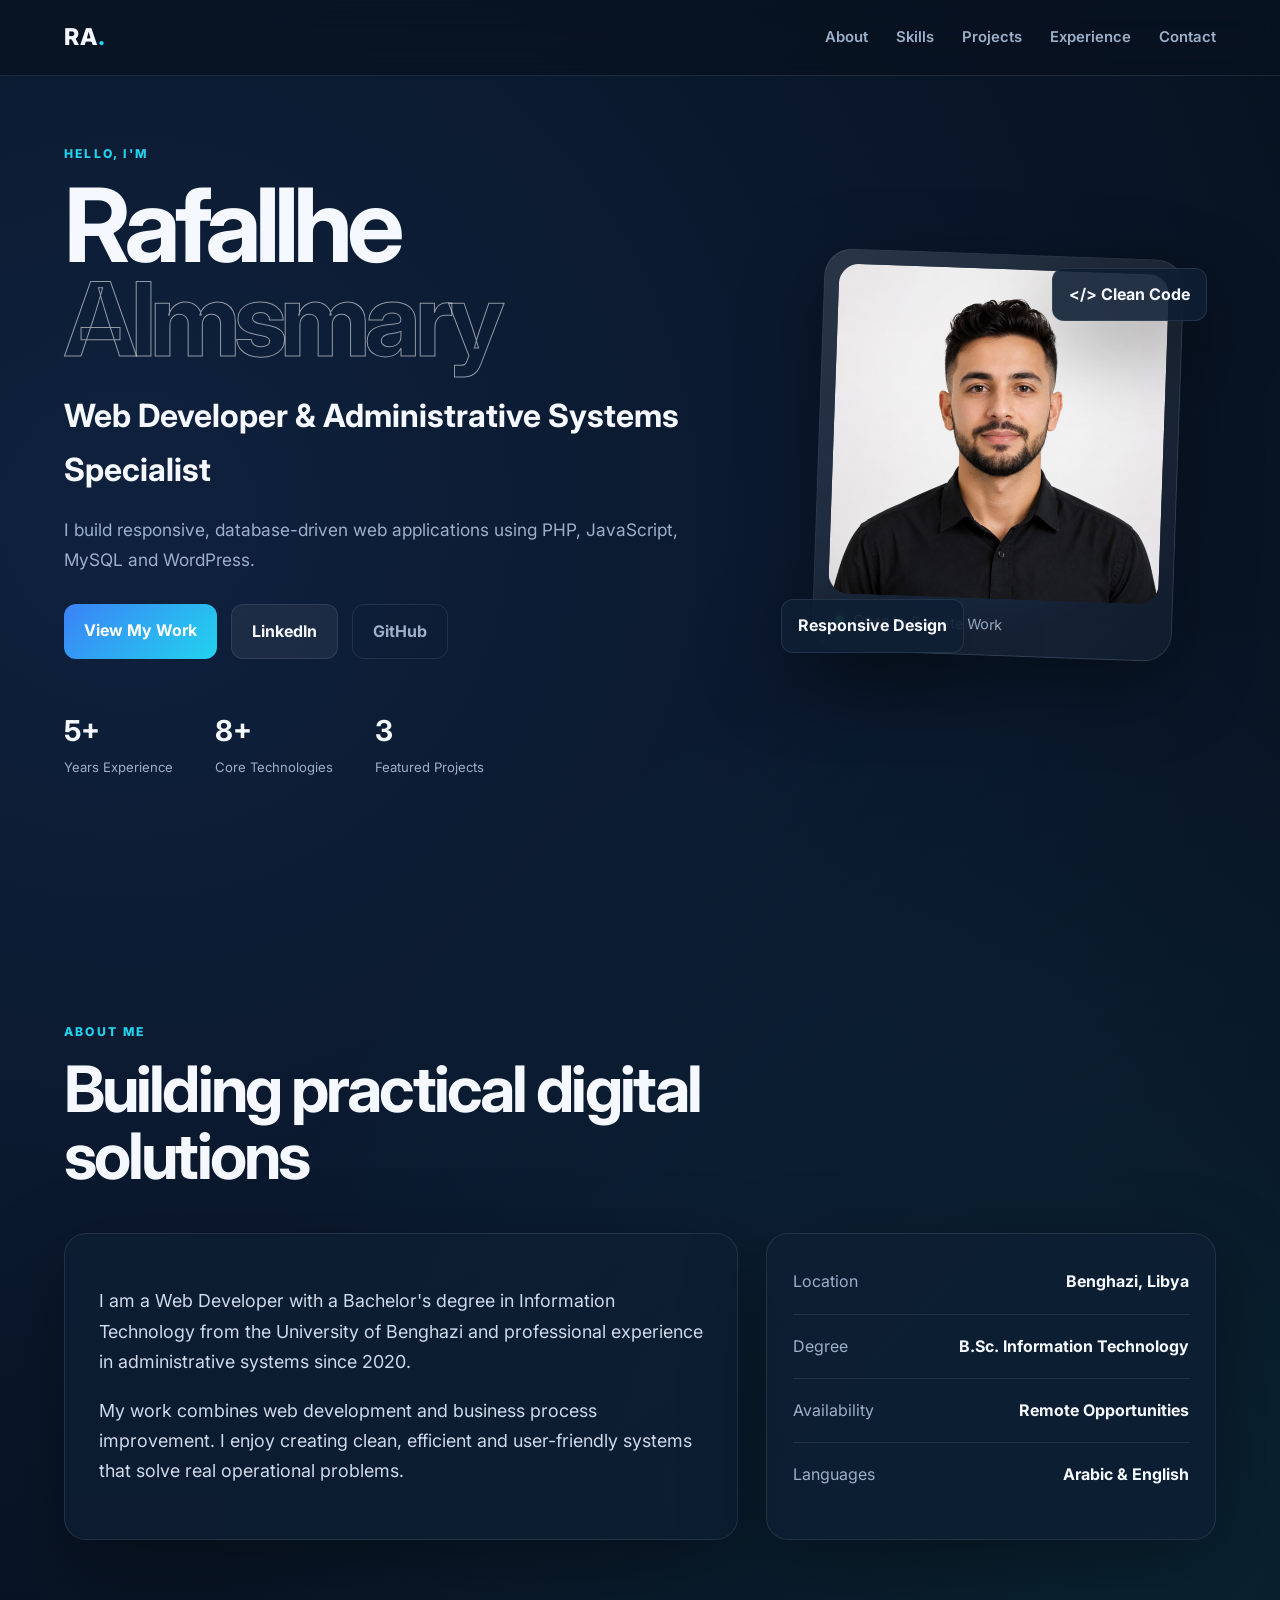
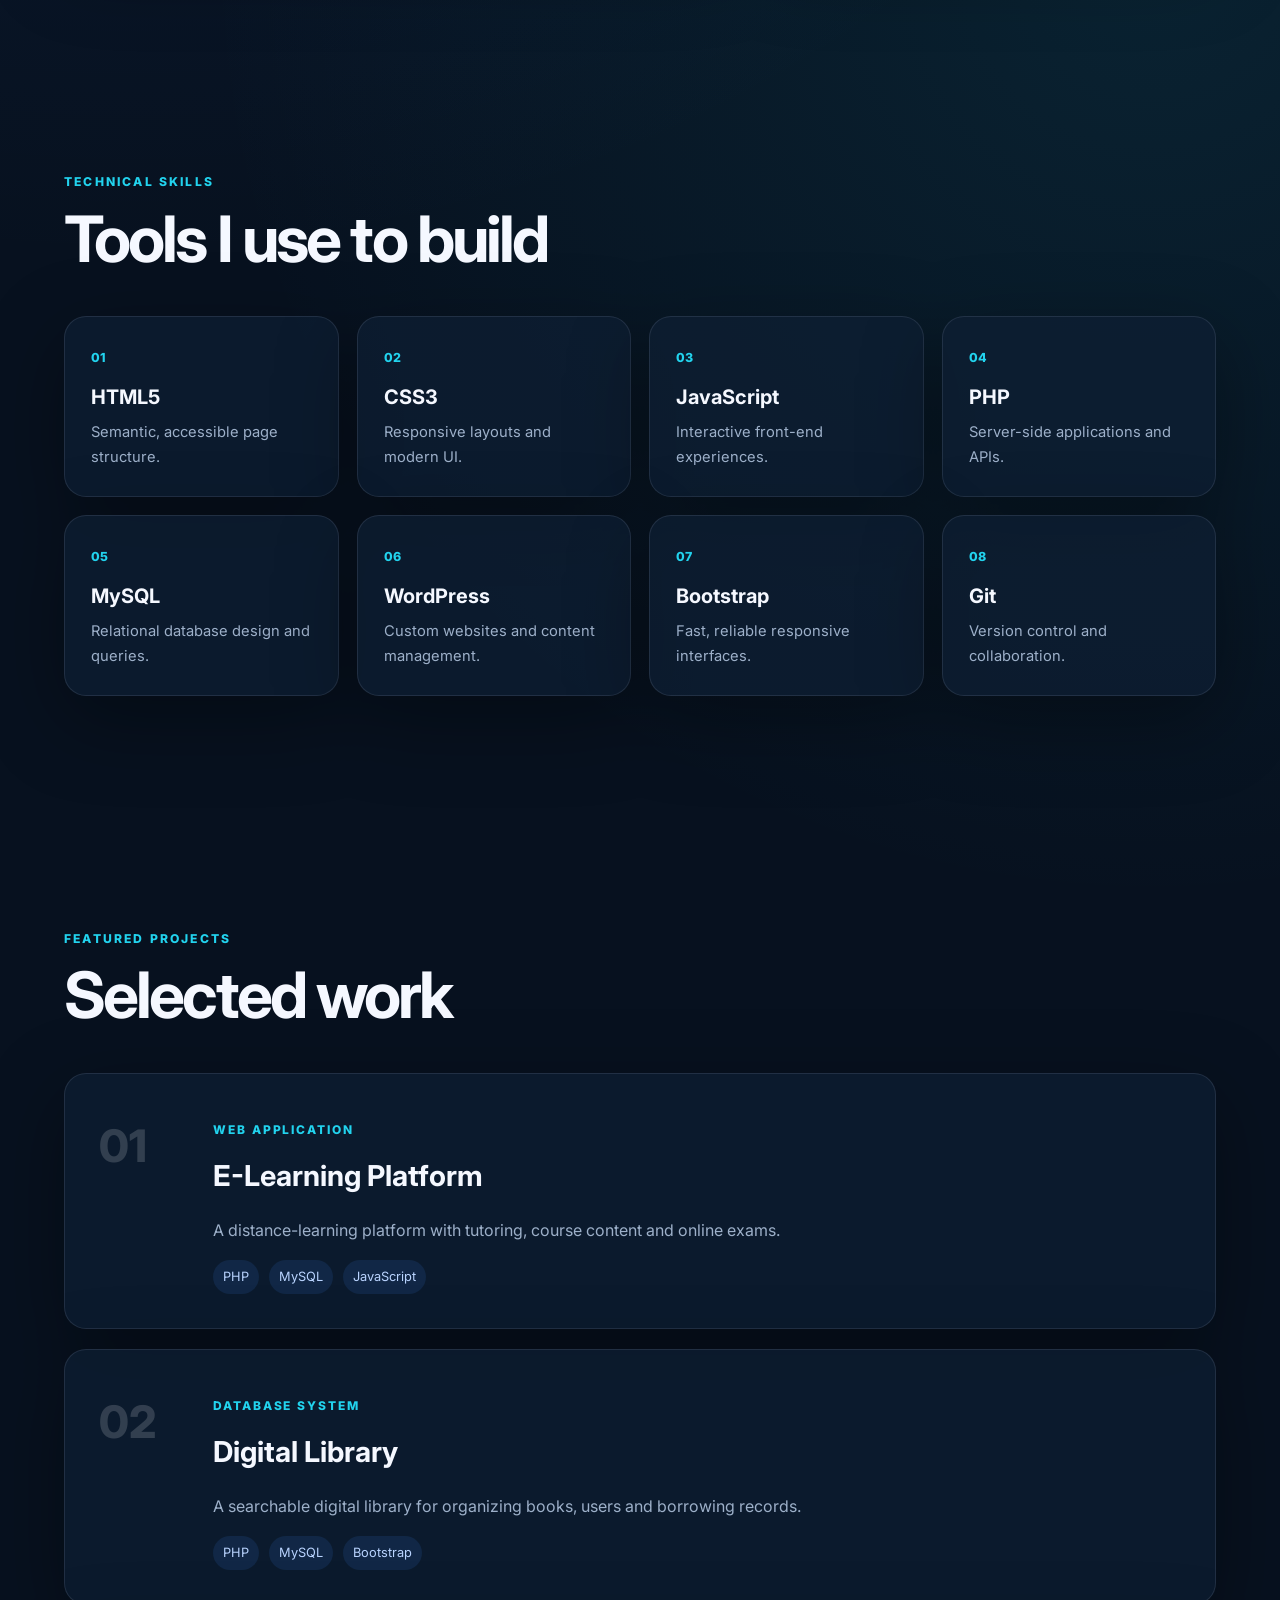
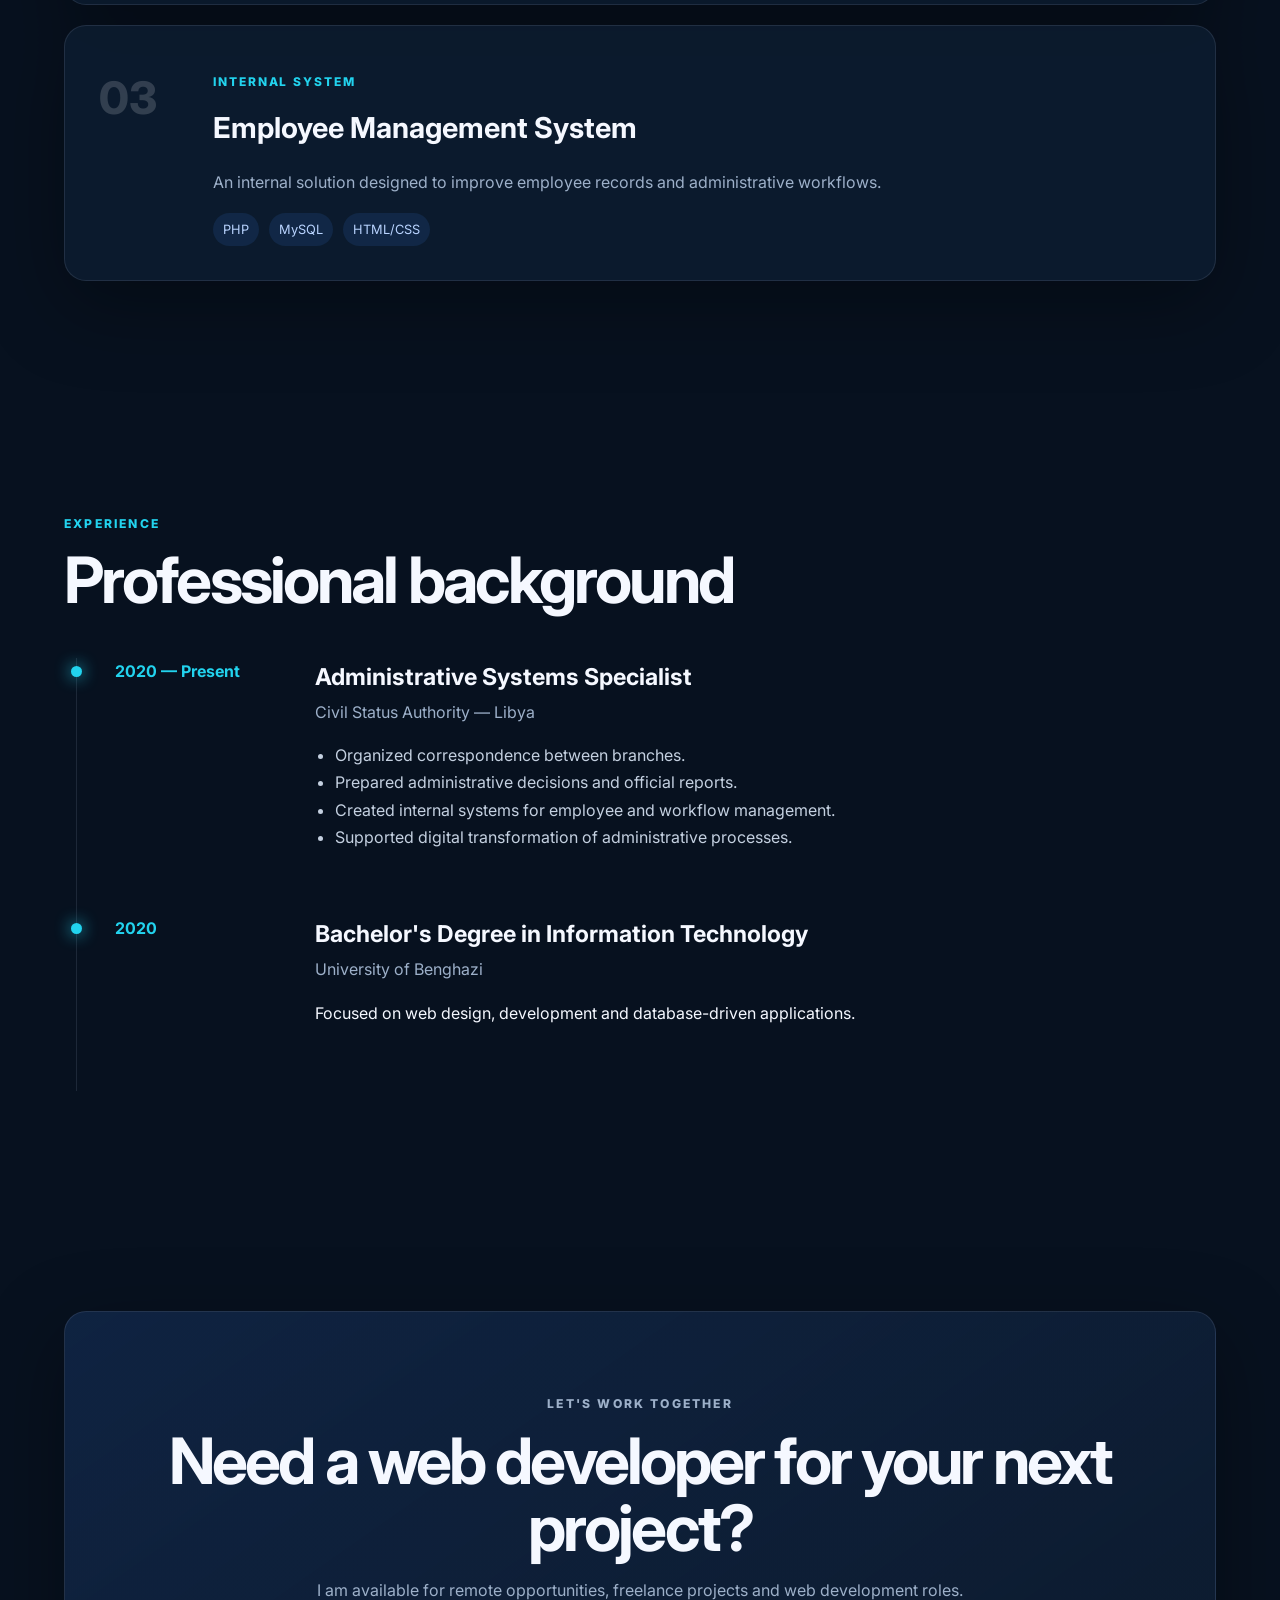
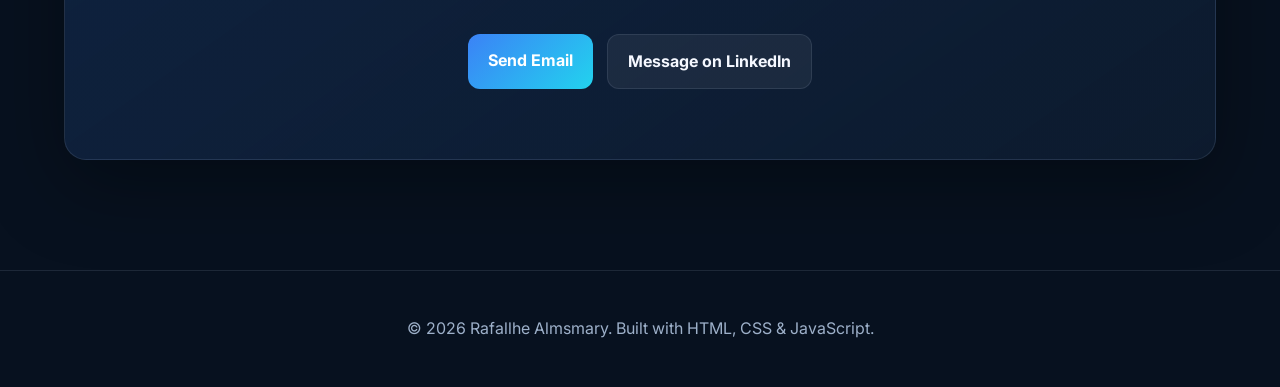
==== index.html @ 7ed4ca40 "Add files via upload First Portfolio Website" ====
<!DOCTYPE html>
<html lang="en">
<head>
  <meta charset="UTF-8" />
  <meta name="viewport" content="width=device-width, initial-scale=1.0" />
  <meta name="description" content="Portfolio of Rafallhe Almsmary, Web Developer specializing in PHP, JavaScript, MySQL and WordPress." />
  <title>Rafallhe Almsmary | Web Developer</title>
  <link rel="preconnect" href="https://fonts.googleapis.com">
  <link rel="preconnect" href="https://fonts.gstatic.com" crossorigin>
  <link href="https://fonts.googleapis.com/css2?family=Inter:wght@400;500;600;700;800&display=swap" rel="stylesheet">
  <link rel="stylesheet" href="style.css" />
</head>
<body>
  <div class="bg-grid"></div>

  <header class="site-header">
    <a href="#home" class="logo">RA<span>.</span></a>
    <nav id="nav">
      <a href="#about">About</a>
      <a href="#skills">Skills</a>
      <a href="#projects">Projects</a>
      <a href="#experience">Experience</a>
      <a href="#contact">Contact</a>
    </nav>
    <button id="menuBtn" class="menu-btn" aria-label="Open menu">☰</button>
  </header>

  <main>
    <section id="home" class="hero section">
      <div class="hero-copy reveal">
        <p class="eyebrow">HELLO, I'M</p>
        <h1>Rafallhe<br><span>Almsmary</span></h1>
        <h2>Web Developer & Administrative Systems Specialist</h2>
        <p class="hero-text">
          I build responsive, database-driven web applications using PHP,
          JavaScript, MySQL and WordPress.
        </p>
        <div class="hero-actions">
          <a class="btn primary" href="#projects">View My Work</a>
          <a class="btn secondary" href="https://www.linkedin.com/in/rafallhe-almsmary-6b7423423" target="_blank" rel="noopener">LinkedIn</a>
          <a class="btn ghost" href="https://github.com/rafallhe" target="_blank" rel="noopener">GitHub</a>
        </div>
        <div class="hero-stats">
          <div><strong>5+</strong><span>Years Experience</span></div>
          <div><strong>8+</strong><span>Core Technologies</span></div>
          <div><strong>3</strong><span>Featured Projects</span></div>
        </div>
      </div>

      <div class="hero-visual reveal">
        <div class="glow"></div>
        <div class="profile-card">
          <img src="assets/profile.png" alt="Rafallhe Almsmary" />
          <div class="status"><span></span> Open to Remote Work</div>
        </div>
        <div class="floating-card card-one">&lt;/&gt; Clean Code</div>
        <div class="floating-card card-two">Responsive Design</div>
      </div>
    </section>

    <section id="about" class="section">
      <div class="section-heading reveal">
        <p class="eyebrow">ABOUT ME</p>
        <h2>Building practical digital solutions</h2>
      </div>
      <div class="about-grid">
        <div class="about-text reveal">
          <p>
            I am a Web Developer with a Bachelor's degree in Information Technology
            from the University of Benghazi and professional experience in
            administrative systems since 2020.
          </p>
          <p>
            My work combines web development and business process improvement.
            I enjoy creating clean, efficient and user-friendly systems that solve
            real operational problems.
          </p>
        </div>
        <div class="info-card reveal">
          <div><span>Location</span><strong>Benghazi, Libya</strong></div>
          <div><span>Degree</span><strong>B.Sc. Information Technology</strong></div>
          <div><span>Availability</span><strong>Remote Opportunities</strong></div>
          <div><span>Languages</span><strong>Arabic & English</strong></div>
        </div>
      </div>
    </section>

    <section id="skills" class="section">
      <div class="section-heading reveal">
        <p class="eyebrow">TECHNICAL SKILLS</p>
        <h2>Tools I use to build</h2>
      </div>
      <div class="skills-grid">
        <article class="skill-card reveal"><span>01</span><h3>HTML5</h3><p>Semantic, accessible page structure.</p></article>
        <article class="skill-card reveal"><span>02</span><h3>CSS3</h3><p>Responsive layouts and modern UI.</p></article>
        <article class="skill-card reveal"><span>03</span><h3>JavaScript</h3><p>Interactive front-end experiences.</p></article>
        <article class="skill-card reveal"><span>04</span><h3>PHP</h3><p>Server-side applications and APIs.</p></article>
        <article class="skill-card reveal"><span>05</span><h3>MySQL</h3><p>Relational database design and queries.</p></article>
        <article class="skill-card reveal"><span>06</span><h3>WordPress</h3><p>Custom websites and content management.</p></article>
        <article class="skill-card reveal"><span>07</span><h3>Bootstrap</h3><p>Fast, reliable responsive interfaces.</p></article>
        <article class="skill-card reveal"><span>08</span><h3>Git</h3><p>Version control and collaboration.</p></article>
      </div>
    </section>

    <section id="projects" class="section">
      <div class="section-heading reveal">
        <p class="eyebrow">FEATURED PROJECTS</p>
        <h2>Selected work</h2>
      </div>
      <div class="projects-grid">
        <article class="project-card reveal">
          <div class="project-number">01</div>
          <div class="project-content">
            <p class="project-type">WEB APPLICATION</p>
            <h3>E-Learning Platform</h3>
            <p>A distance-learning platform with tutoring, course content and online exams.</p>
            <div class="tags"><span>PHP</span><span>MySQL</span><span>JavaScript</span></div>
          </div>
        </article>
        <article class="project-card reveal">
          <div class="project-number">02</div>
          <div class="project-content">
            <p class="project-type">DATABASE SYSTEM</p>
            <h3>Digital Library</h3>
            <p>A searchable digital library for organizing books, users and borrowing records.</p>
            <div class="tags"><span>PHP</span><span>MySQL</span><span>Bootstrap</span></div>
          </div>
        </article>
        <article class="project-card reveal">
          <div class="project-number">03</div>
          <div class="project-content">
            <p class="project-type">INTERNAL SYSTEM</p>
            <h3>Employee Management System</h3>
            <p>An internal solution designed to improve employee records and administrative workflows.</p>
            <div class="tags"><span>PHP</span><span>MySQL</span><span>HTML/CSS</span></div>
          </div>
        </article>
      </div>
    </section>

    <section id="experience" class="section">
      <div class="section-heading reveal">
        <p class="eyebrow">EXPERIENCE</p>
        <h2>Professional background</h2>
      </div>
      <div class="timeline reveal">
        <div class="timeline-item">
          <div class="timeline-dot"></div>
          <div class="timeline-date">2020 — Present</div>
          <div class="timeline-content">
            <h3>Administrative Systems Specialist</h3>
            <p class="company">Civil Status Authority — Libya</p>
            <ul>
              <li>Organized correspondence between branches.</li>
              <li>Prepared administrative decisions and official reports.</li>
              <li>Created internal systems for employee and workflow management.</li>
              <li>Supported digital transformation of administrative processes.</li>
            </ul>
          </div>
        </div>
        <div class="timeline-item">
          <div class="timeline-dot"></div>
          <div class="timeline-date">2020</div>
          <div class="timeline-content">
            <h3>Bachelor's Degree in Information Technology</h3>
            <p class="company">University of Benghazi</p>
            <p>Focused on web design, development and database-driven applications.</p>
          </div>
        </div>
      </div>
    </section>

    <section id="contact" class="section contact-section">
      <div class="contact-card reveal">
        <p class="eyebrow">LET'S WORK TOGETHER</p>
        <h2>Need a web developer for your next project?</h2>
        <p>I am available for remote opportunities, freelance projects and web development roles.</p>
        <div class="contact-actions">
          <a class="btn primary" href="mailto:rafallhe.dev@gmail.com">Send Email</a>
          <a class="btn secondary" href="https://www.linkedin.com/in/rafallhe-almsmary-6b7423423" target="_blank" rel="noopener">Message on LinkedIn</a>
        </div>
      </div>
    </section>
  </main>

  <footer>
    <p>© <span id="year"></span> Rafallhe Almsmary. Built with HTML, CSS & JavaScript.</p>
  </footer>

  <script src="script.js"></script>
</body>
</html>
---- style.css ----
:root{
  --bg:#07111f;
  --bg2:#0b1729;
  --panel:rgba(15,31,52,.72);
  --text:#f5f8ff;
  --muted:#9db0c9;
  --accent:#3b82f6;
  --accent2:#22d3ee;
  --border:rgba(148,163,184,.16);
  --shadow:0 24px 80px rgba(0,0,0,.35);
}
*{box-sizing:border-box}
html{scroll-behavior:smooth}
body{
  margin:0;
  font-family:Inter,system-ui,sans-serif;
  color:var(--text);
  background:
    radial-gradient(circle at 10% 10%, rgba(59,130,246,.14), transparent 28%),
    radial-gradient(circle at 90% 30%, rgba(34,211,238,.09), transparent 25%),
    var(--bg);
  line-height:1.7;
}
a{text-decoration:none;color:inherit}
.bg-grid{
  position:fixed;inset:0;pointer-events:none;z-index:-1;opacity:.18;
  background-image:linear-gradient(rgba(255,255,255,.04) 1px,transparent 1px),
  linear-gradient(90deg,rgba(255,255,255,.04) 1px,transparent 1px);
  background-size:48px 48px;
}
.site-header{
  position:fixed;top:0;left:0;right:0;z-index:50;
  height:76px;display:flex;align-items:center;justify-content:space-between;
  padding:0 max(5vw,24px);
  background:rgba(7,17,31,.72);backdrop-filter:blur(18px);
  border-bottom:1px solid var(--border);
}
.logo{font-size:1.45rem;font-weight:800;letter-spacing:.05em}
.logo span{color:var(--accent2)}
nav{display:flex;gap:28px}
nav a{color:var(--muted);font-size:.93rem;font-weight:600}
nav a:hover{color:var(--text)}
.menu-btn{display:none;background:none;border:0;color:white;font-size:1.6rem}
.section{width:min(1180px,90%);margin:auto;padding:110px 0}
.hero{min-height:100vh;display:grid;grid-template-columns:1.2fr .8fr;gap:64px;align-items:center;padding-top:120px}
.eyebrow{color:var(--accent2);font-weight:800;letter-spacing:.18em;font-size:.76rem}
h1{font-size:clamp(3.6rem,8vw,7rem);line-height:.92;margin:14px 0 22px;letter-spacing:-.06em}
h1 span{color:transparent;-webkit-text-stroke:1px rgba(255,255,255,.55)}
.hero h2{font-size:clamp(1.25rem,2.5vw,2rem);max-width:760px;margin:0 0 18px}
.hero-text{color:var(--muted);font-size:1.08rem;max-width:650px}
.hero-actions,.contact-actions{display:flex;gap:14px;flex-wrap:wrap;margin-top:30px}
.btn{padding:13px 20px;border-radius:12px;font-weight:700;border:1px solid var(--border);transition:.25s}
.btn:hover{transform:translateY(-3px)}
.btn.primary{background:linear-gradient(135deg,var(--accent),var(--accent2));color:white;border:0}
.btn.secondary{background:rgba(255,255,255,.06)}
.btn.ghost{color:var(--muted)}
.hero-stats{display:flex;gap:42px;margin-top:48px}
.hero-stats div{display:flex;flex-direction:column}
.hero-stats strong{font-size:1.8rem}
.hero-stats span{color:var(--muted);font-size:.82rem}
.hero-visual{position:relative;min-height:520px;display:grid;place-items:center}
.glow{position:absolute;width:360px;height:360px;border-radius:50%;background:radial-gradient(circle,var(--accent),transparent 65%);filter:blur(30px);opacity:.25}
.profile-card{
  width:min(360px,88vw);padding:14px;border-radius:28px;
  background:linear-gradient(145deg,rgba(255,255,255,.13),rgba(255,255,255,.03));
  border:1px solid var(--border);box-shadow:var(--shadow);transform:rotate(2deg)
}
.profile-card img{width:100%;aspect-ratio:1/1;object-fit:cover;border-radius:20px;display:block}
.status{display:flex;gap:9px;align-items:center;color:var(--muted);padding:14px 8px 4px;font-size:.9rem}
.status span{width:9px;height:9px;border-radius:50%;background:#39d98a;box-shadow:0 0 14px #39d98a}
.floating-card{position:absolute;background:rgba(15,31,52,.9);border:1px solid var(--border);padding:12px 16px;border-radius:12px;box-shadow:var(--shadow);font-weight:700}
.card-one{top:14%;right:2%}.card-two{bottom:12%;left:0}
.section-heading{max-width:720px;margin-bottom:44px}
.section-heading h2,.contact-card h2{font-size:clamp(2.3rem,5vw,4.4rem);line-height:1.05;margin:10px 0;letter-spacing:-.045em}
.about-grid{display:grid;grid-template-columns:1.2fr .8fr;gap:28px}
.about-text,.info-card,.skill-card,.project-card,.contact-card{
  background:var(--panel);border:1px solid var(--border);border-radius:22px;box-shadow:var(--shadow)
}
.about-text{padding:34px;font-size:1.12rem;color:#cfdaea}
.info-card{padding:16px 26px}
.info-card div{padding:18px 0;border-bottom:1px solid var(--border);display:flex;justify-content:space-between;gap:20px}
.info-card div:last-child{border-bottom:0}
.info-card span{color:var(--muted)}
.skills-grid{display:grid;grid-template-columns:repeat(4,1fr);gap:18px}
.skill-card{padding:26px;transition:.25s}
.skill-card:hover{transform:translateY(-7px);border-color:rgba(59,130,246,.55)}
.skill-card span{color:var(--accent2);font-size:.78rem;font-weight:800}
.skill-card h3{font-size:1.25rem;margin:10px 0 6px}
.skill-card p{color:var(--muted);margin:0;font-size:.92rem}
.projects-grid{display:grid;gap:20px}
.project-card{padding:34px;display:grid;grid-template-columns:90px 1fr;gap:24px;transition:.25s}
.project-card:hover{transform:translateX(7px);border-color:rgba(34,211,238,.45)}
.project-number{font-size:2.8rem;font-weight:800;color:rgba(255,255,255,.16)}
.project-type{color:var(--accent2);font-size:.75rem;font-weight:800;letter-spacing:.16em}
.project-content h3{font-size:1.8rem;margin:5px 0}
.project-content>p:not(.project-type){color:var(--muted)}
.tags{display:flex;gap:10px;flex-wrap:wrap;margin-top:15px}
.tags span{padding:6px 10px;border-radius:99px;background:rgba(59,130,246,.12);color:#b9d4ff;font-size:.8rem}
.timeline{border-left:1px solid var(--border);margin-left:12px}
.timeline-item{position:relative;padding:0 0 48px 38px;display:grid;grid-template-columns:170px 1fr;gap:30px}
.timeline-dot{position:absolute;left:-6px;top:8px;width:11px;height:11px;border-radius:50%;background:var(--accent2);box-shadow:0 0 16px var(--accent2)}
.timeline-date{color:var(--accent2);font-weight:700}
.timeline-content h3{margin:0;font-size:1.45rem}
.company{color:var(--muted);margin-top:2px}
.timeline-content ul{color:#c4d0e0;padding-left:20px}
.contact-card{text-align:center;padding:70px 28px;background:linear-gradient(145deg,rgba(59,130,246,.16),rgba(15,31,52,.72))}
.contact-card p{color:var(--muted);max-width:720px;margin-left:auto;margin-right:auto}
.contact-actions{justify-content:center}
footer{text-align:center;color:var(--muted);padding:28px;border-top:1px solid var(--border)}
.reveal{opacity:0;transform:translateY(24px);transition:.75s ease}
.reveal.show{opacity:1;transform:none}
@media(max-width:900px){
  nav{display:none;position:absolute;top:76px;left:0;right:0;flex-direction:column;background:#081321;padding:24px}
  nav.open{display:flex}.menu-btn{display:block}
  .hero,.about-grid{grid-template-columns:1fr}
  .hero{padding-top:130px}
  .hero-copy{text-align:center}.hero-text{margin-inline:auto}
  .hero-actions,.hero-stats{justify-content:center}
  .hero-visual{min-height:450px}
  .skills-grid{grid-template-columns:repeat(2,1fr)}
  .timeline-item{grid-template-columns:1fr;gap:10px}
}
@media(max-width:560px){
  .section{width:min(92%,1180px);padding:84px 0}
  .hero-stats{gap:18px;flex-wrap:wrap}
  .skills-grid{grid-template-columns:1fr}
  .project-card{grid-template-columns:1fr;padding:25px}
  .project-number{font-size:2rem}
  .floating-card{font-size:.78rem}
  .card-one{right:-2%}.card-two{left:-2%}
}
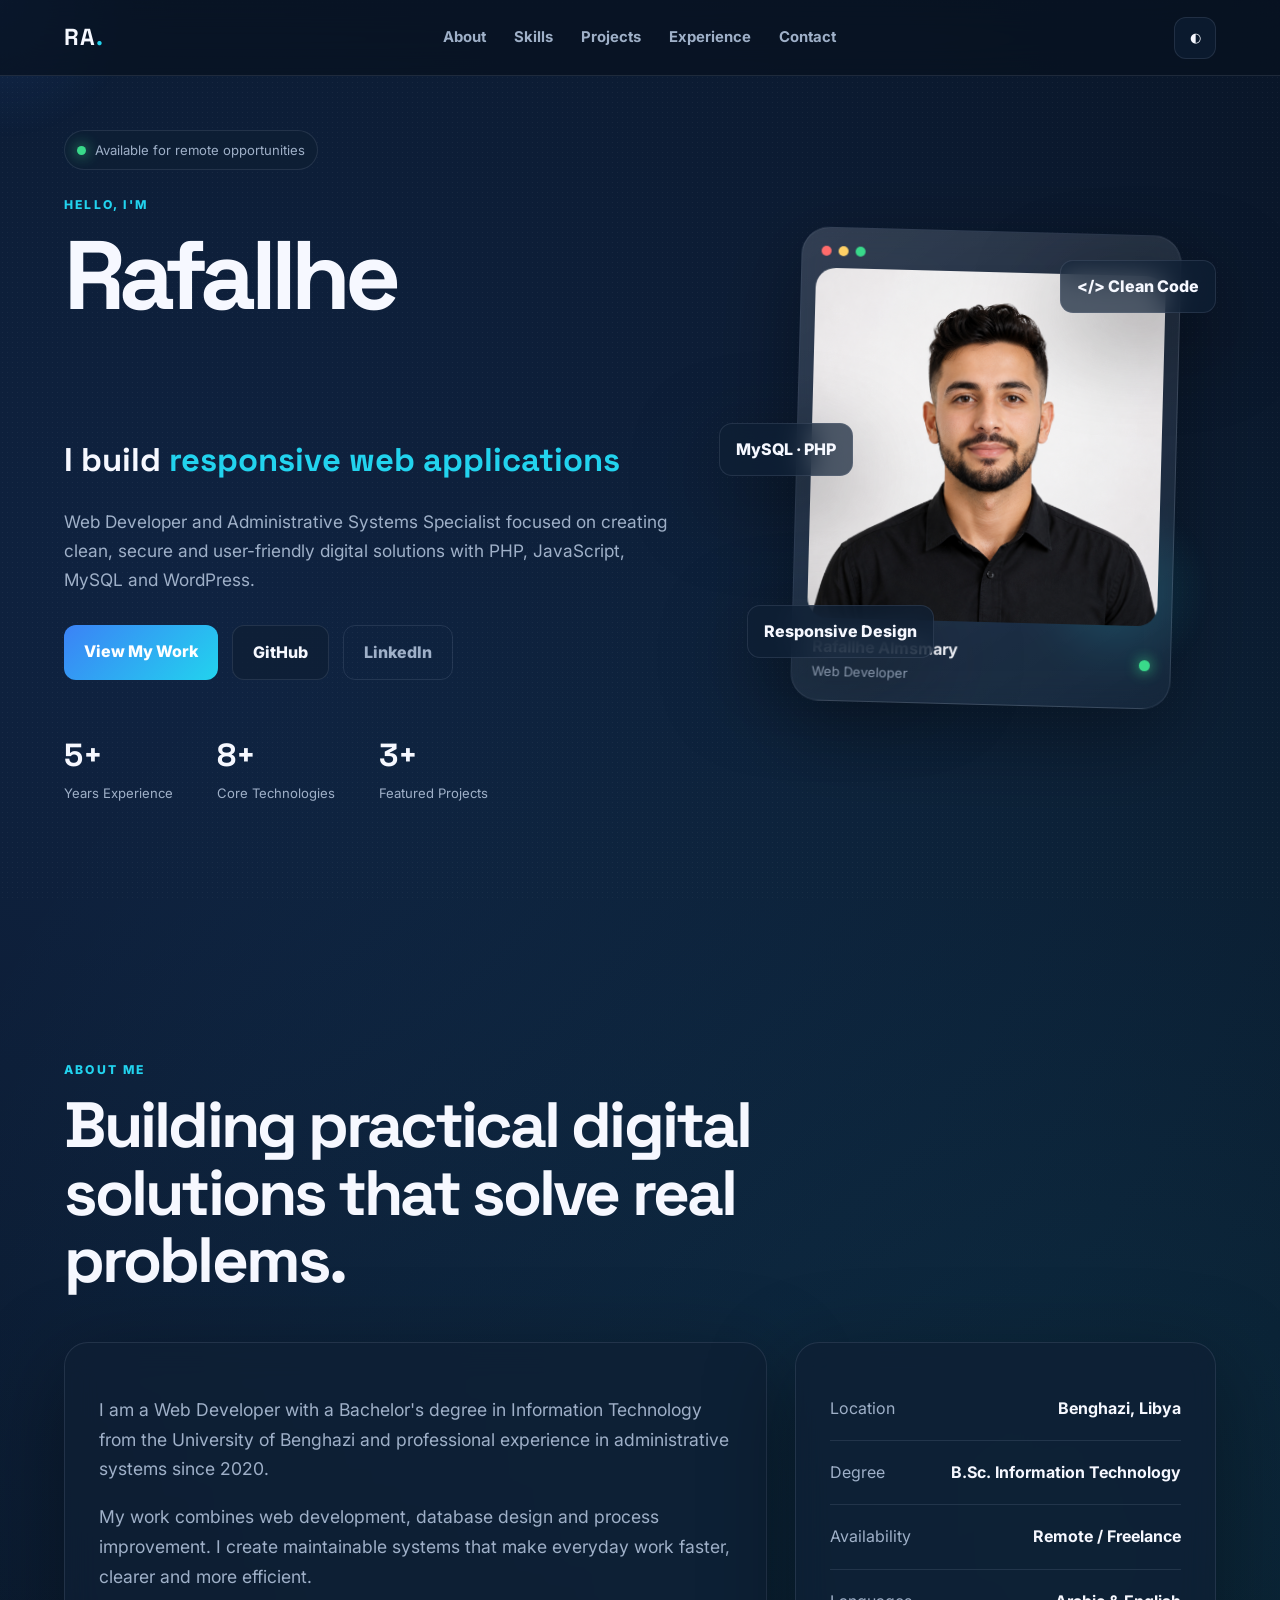
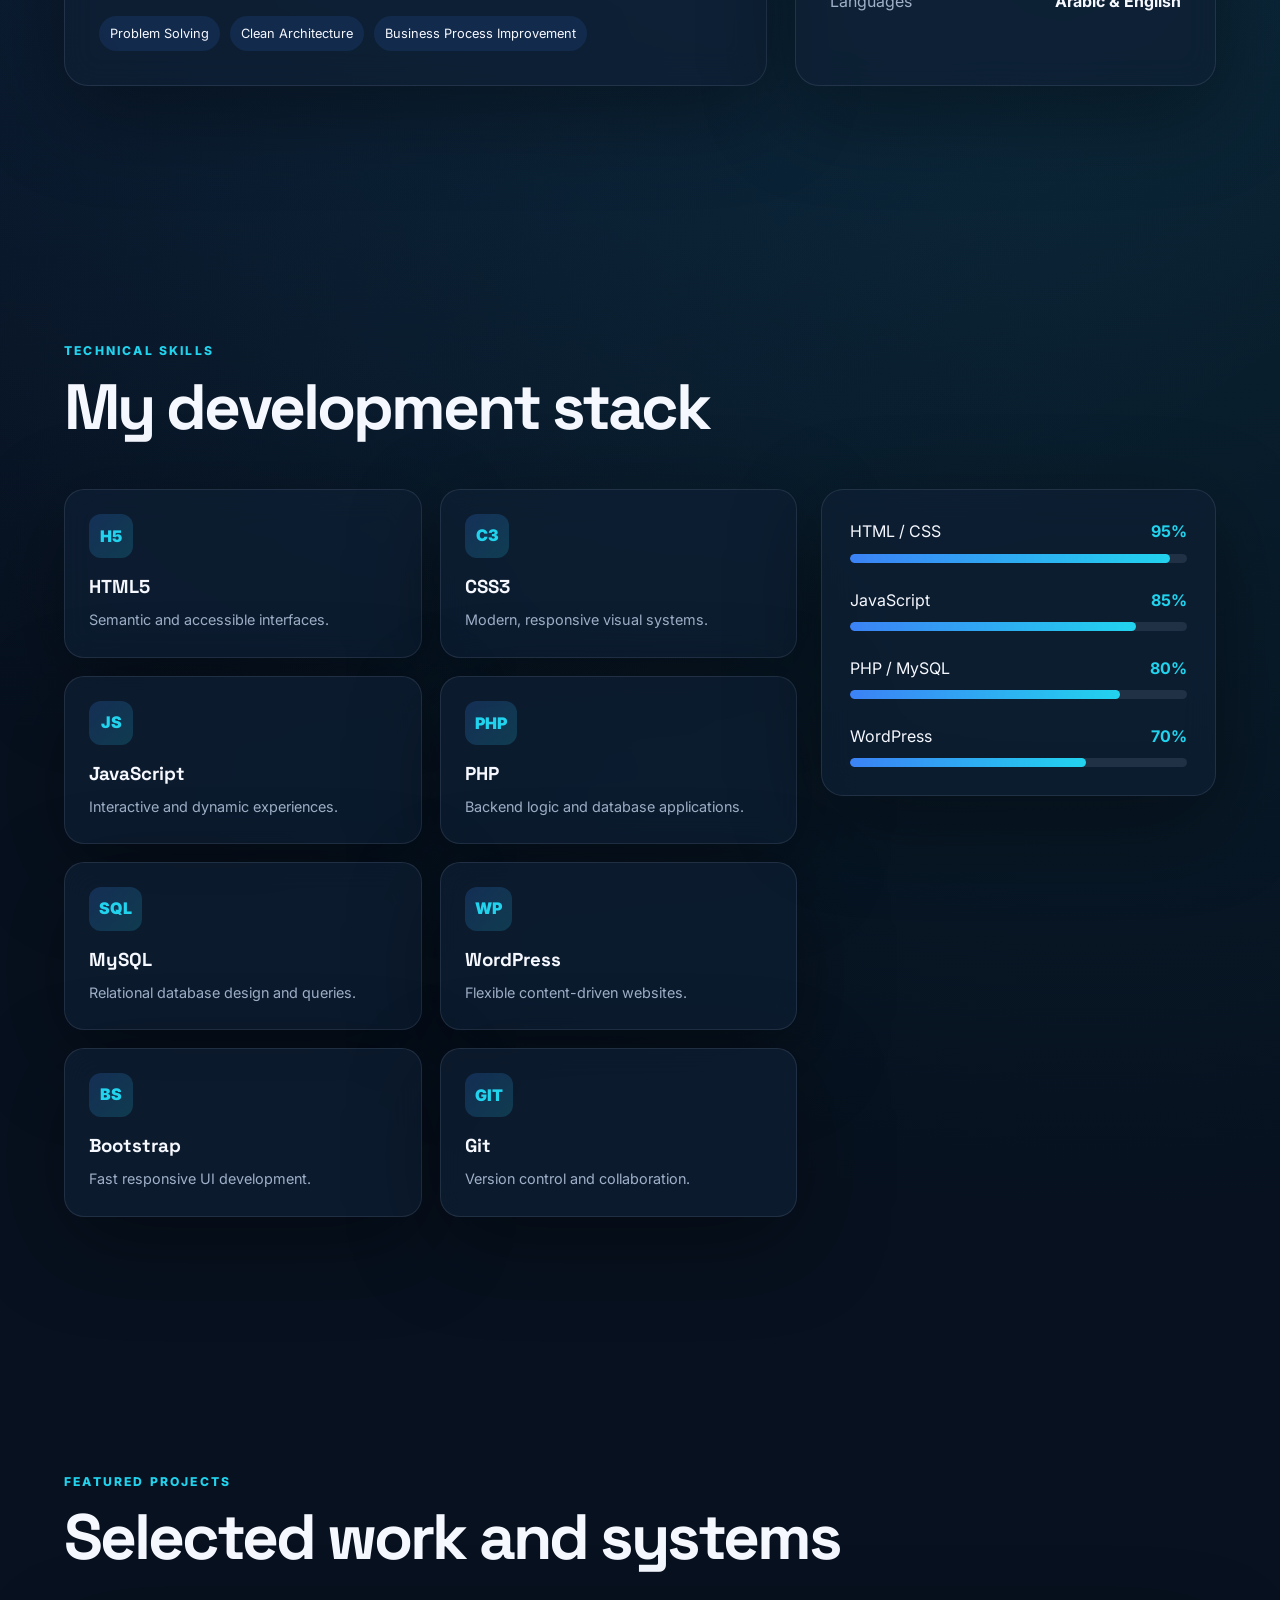
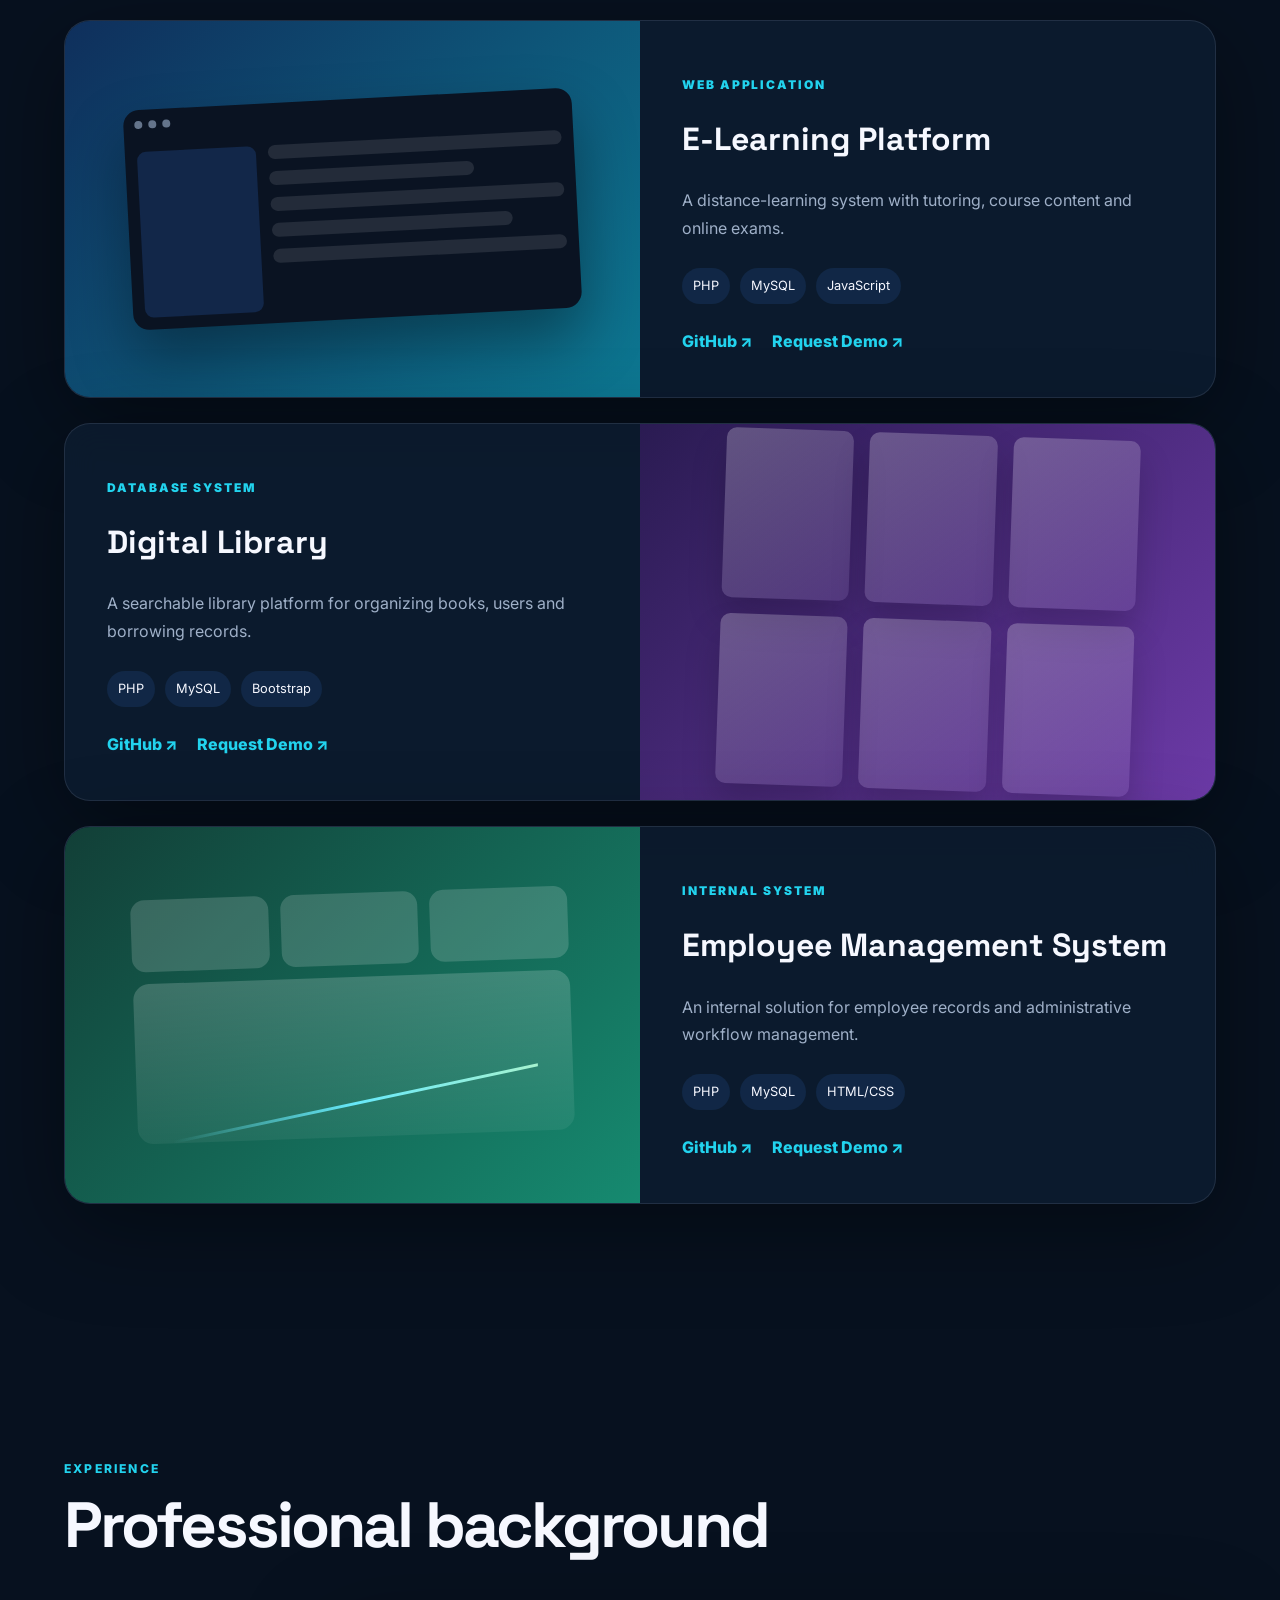
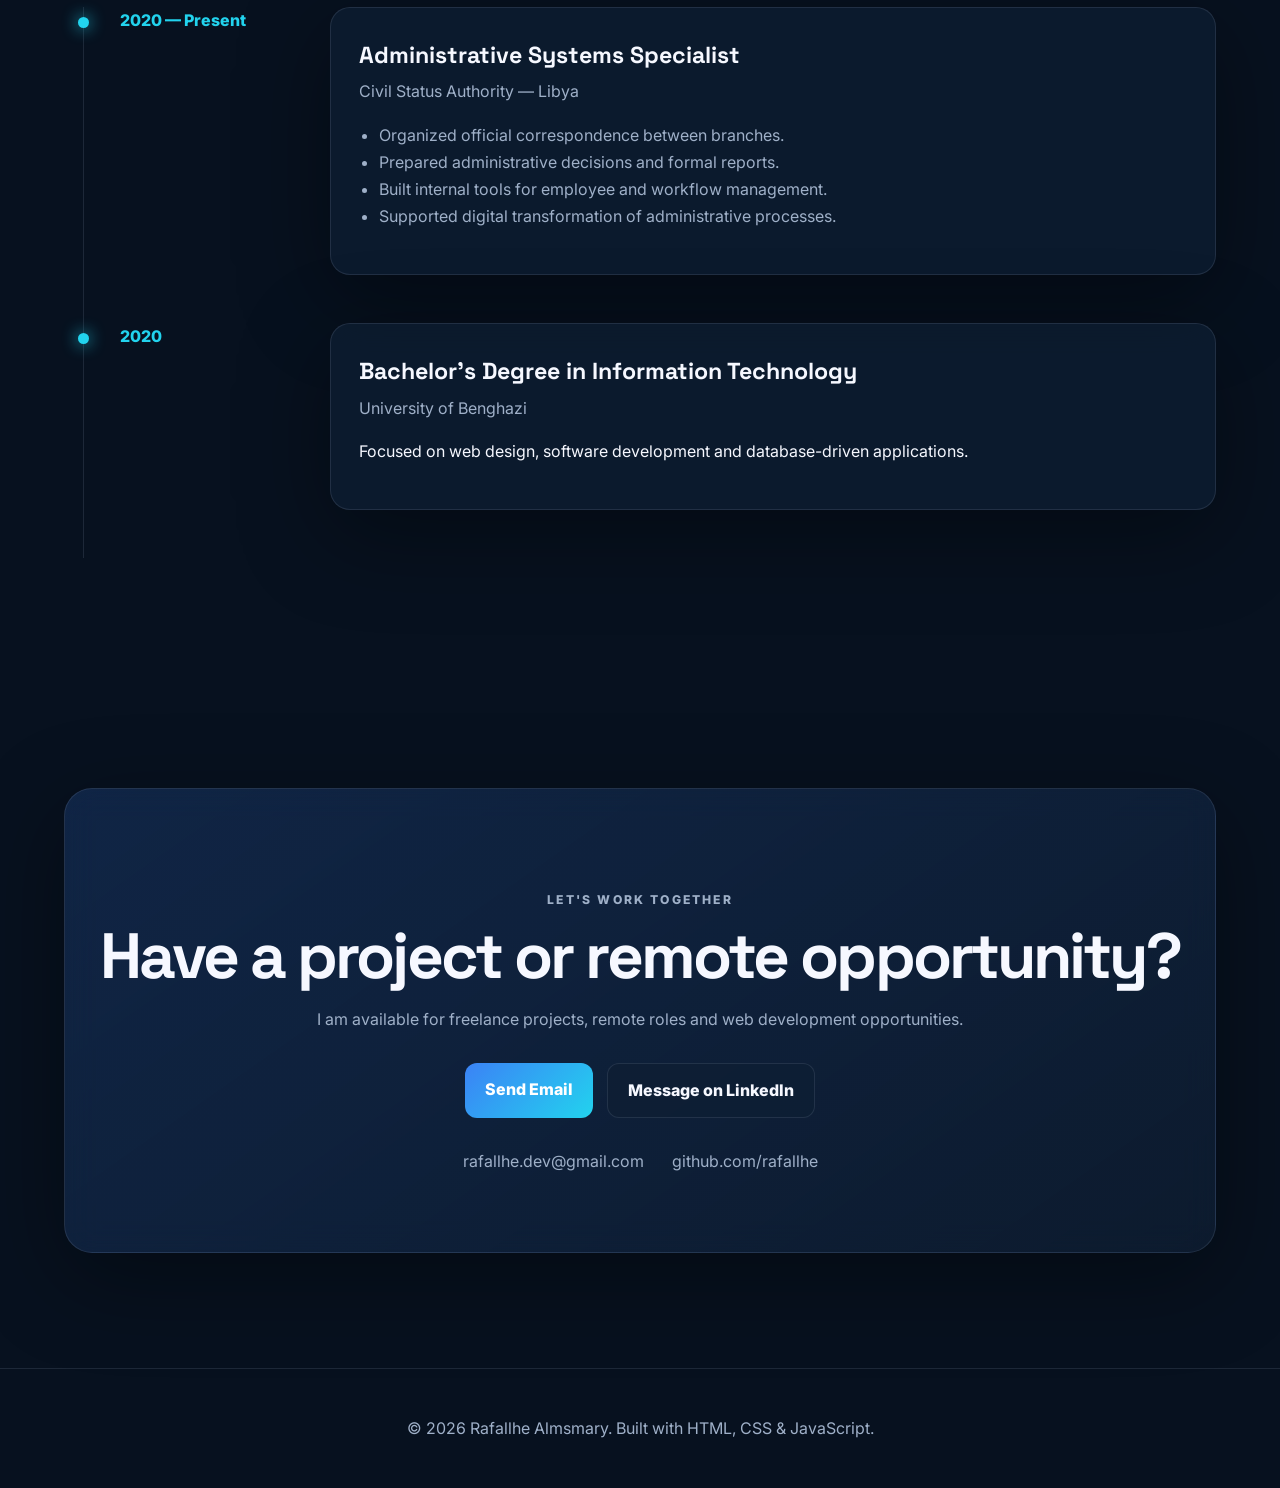
==== commit c4a98059: "Add files via upload First Portfolio Website" ====
--- a/index.html
+++ b/index.html
@@ -3,18 +3,21 @@
 <head>
   <meta charset="UTF-8" />
   <meta name="viewport" content="width=device-width, initial-scale=1.0" />
-  <meta name="description" content="Portfolio of Rafallhe Almsmary, Web Developer specializing in PHP, JavaScript, MySQL and WordPress." />
+  <meta name="description" content="Rafallhe Almsmary — Web Developer specializing in PHP, JavaScript, MySQL, WordPress and administrative systems." />
+  <meta name="theme-color" content="#07111f" />
   <title>Rafallhe Almsmary | Web Developer</title>
   <link rel="preconnect" href="https://fonts.googleapis.com">
   <link rel="preconnect" href="https://fonts.gstatic.com" crossorigin>
-  <link href="https://fonts.googleapis.com/css2?family=Inter:wght@400;500;600;700;800&display=swap" rel="stylesheet">
+  <link href="https://fonts.googleapis.com/css2?family=Inter:wght@400;500;600;700;800&family=Space+Grotesk:wght@500;600;700&display=swap" rel="stylesheet">
   <link rel="stylesheet" href="style.css" />
 </head>
 <body>
-  <div class="bg-grid"></div>
+  <div class="cursor-glow" id="cursorGlow"></div>
+  <div class="page-noise"></div>
 
   <header class="site-header">
-    <a href="#home" class="logo">RA<span>.</span></a>
+    <a href="#home" class="logo" aria-label="Home">RA<span>.</span></a>
+
     <nav id="nav">
       <a href="#about">About</a>
       <a href="#skills">Skills</a>
@@ -22,117 +25,187 @@
       <a href="#experience">Experience</a>
       <a href="#contact">Contact</a>
     </nav>
-    <button id="menuBtn" class="menu-btn" aria-label="Open menu">☰</button>
+
+    <div class="header-actions">
+      <button id="themeBtn" class="icon-btn" aria-label="Toggle theme">◐</button>
+      <button id="menuBtn" class="icon-btn menu-btn" aria-label="Open menu">☰</button>
+    </div>
   </header>
 
   <main>
     <section id="home" class="hero section">
       <div class="hero-copy reveal">
+        <div class="availability"><span></span> Available for remote opportunities</div>
         <p class="eyebrow">HELLO, I'M</p>
-        <h1>Rafallhe<br><span>Almsmary</span></h1>
-        <h2>Web Developer & Administrative Systems Specialist</h2>
+        <h1>Rafallhe <span>Almsmary</span></h1>
+        <h2>
+          I build <span id="typingText">responsive web applications</span>
+        </h2>
         <p class="hero-text">
-          I build responsive, database-driven web applications using PHP,
-          JavaScript, MySQL and WordPress.
+          Web Developer and Administrative Systems Specialist focused on creating
+          clean, secure and user-friendly digital solutions with PHP, JavaScript,
+          MySQL and WordPress.
         </p>
+
         <div class="hero-actions">
-          <a class="btn primary" href="#projects">View My Work</a>
-          <a class="btn secondary" href="https://www.linkedin.com/in/rafallhe-almsmary-6b7423423" target="_blank" rel="noopener">LinkedIn</a>
-          <a class="btn ghost" href="https://github.com/rafallhe" target="_blank" rel="noopener">GitHub</a>
-        </div>
+          <a class="btn primary magnetic" href="#projects">View My Work</a>
+          <a class="btn secondary magnetic" href="https://github.com/rafallhe" target="_blank" rel="noopener">GitHub</a>
+          <a class="btn ghost magnetic" href="https://www.linkedin.com/in/rafallhe-almsmary-6b7423423" target="_blank" rel="noopener">LinkedIn</a>
+        </div>
+
         <div class="hero-stats">
-          <div><strong>5+</strong><span>Years Experience</span></div>
-          <div><strong>8+</strong><span>Core Technologies</span></div>
-          <div><strong>3</strong><span>Featured Projects</span></div>
+          <div class="stat"><strong data-count="5">0</strong><span>Years Experience</span></div>
+          <div class="stat"><strong data-count="8">0</strong><span>Core Technologies</span></div>
+          <div class="stat"><strong data-count="3">0</strong><span>Featured Projects</span></div>
         </div>
       </div>
 
       <div class="hero-visual reveal">
-        <div class="glow"></div>
-        <div class="profile-card">
+        <div class="orb orb-one"></div>
+        <div class="orb orb-two"></div>
+        <div class="profile-shell">
+          <div class="profile-top">
+            <span class="dot red"></span><span class="dot yellow"></span><span class="dot green"></span>
+          </div>
           <img src="assets/profile.png" alt="Rafallhe Almsmary" />
-          <div class="status"><span></span> Open to Remote Work</div>
-        </div>
-        <div class="floating-card card-one">&lt;/&gt; Clean Code</div>
-        <div class="floating-card card-two">Responsive Design</div>
+          <div class="profile-footer">
+            <div>
+              <strong>Rafallhe Almsmary</strong>
+              <span>Web Developer</span>
+            </div>
+            <span class="online"></span>
+          </div>
+        </div>
+        <div class="floating-card code-card">&lt;/&gt; Clean Code</div>
+        <div class="floating-card responsive-card">Responsive Design</div>
+        <div class="floating-card database-card">MySQL · PHP</div>
       </div>
     </section>
 
     <section id="about" class="section">
       <div class="section-heading reveal">
         <p class="eyebrow">ABOUT ME</p>
-        <h2>Building practical digital solutions</h2>
-      </div>
+        <h2>Building practical digital solutions that solve real problems.</h2>
+      </div>
+
       <div class="about-grid">
-        <div class="about-text reveal">
+        <article class="glass-card about-text reveal">
           <p>
             I am a Web Developer with a Bachelor's degree in Information Technology
-            from the University of Benghazi and professional experience in
-            administrative systems since 2020.
+            from the University of Benghazi and professional experience in administrative
+            systems since 2020.
           </p>
           <p>
-            My work combines web development and business process improvement.
-            I enjoy creating clean, efficient and user-friendly systems that solve
-            real operational problems.
+            My work combines web development, database design and process improvement.
+            I create maintainable systems that make everyday work faster, clearer and
+            more efficient.
           </p>
-        </div>
-        <div class="info-card reveal">
+          <div class="mini-highlights">
+            <span>Problem Solving</span>
+            <span>Clean Architecture</span>
+            <span>Business Process Improvement</span>
+          </div>
+        </article>
+
+        <aside class="glass-card info-card reveal">
           <div><span>Location</span><strong>Benghazi, Libya</strong></div>
           <div><span>Degree</span><strong>B.Sc. Information Technology</strong></div>
-          <div><span>Availability</span><strong>Remote Opportunities</strong></div>
+          <div><span>Availability</span><strong>Remote / Freelance</strong></div>
           <div><span>Languages</span><strong>Arabic & English</strong></div>
-        </div>
+        </aside>
       </div>
     </section>
 
     <section id="skills" class="section">
       <div class="section-heading reveal">
         <p class="eyebrow">TECHNICAL SKILLS</p>
-        <h2>Tools I use to build</h2>
-      </div>
-      <div class="skills-grid">
-        <article class="skill-card reveal"><span>01</span><h3>HTML5</h3><p>Semantic, accessible page structure.</p></article>
-        <article class="skill-card reveal"><span>02</span><h3>CSS3</h3><p>Responsive layouts and modern UI.</p></article>
-        <article class="skill-card reveal"><span>03</span><h3>JavaScript</h3><p>Interactive front-end experiences.</p></article>
-        <article class="skill-card reveal"><span>04</span><h3>PHP</h3><p>Server-side applications and APIs.</p></article>
-        <article class="skill-card reveal"><span>05</span><h3>MySQL</h3><p>Relational database design and queries.</p></article>
-        <article class="skill-card reveal"><span>06</span><h3>WordPress</h3><p>Custom websites and content management.</p></article>
-        <article class="skill-card reveal"><span>07</span><h3>Bootstrap</h3><p>Fast, reliable responsive interfaces.</p></article>
-        <article class="skill-card reveal"><span>08</span><h3>Git</h3><p>Version control and collaboration.</p></article>
+        <h2>My development stack</h2>
+      </div>
+
+      <div class="skills-layout">
+        <div class="skills-grid">
+          <article class="skill-card reveal"><span class="skill-icon">H5</span><h3>HTML5</h3><p>Semantic and accessible interfaces.</p></article>
+          <article class="skill-card reveal"><span class="skill-icon">C3</span><h3>CSS3</h3><p>Modern, responsive visual systems.</p></article>
+          <article class="skill-card reveal"><span class="skill-icon">JS</span><h3>JavaScript</h3><p>Interactive and dynamic experiences.</p></article>
+          <article class="skill-card reveal"><span class="skill-icon">PHP</span><h3>PHP</h3><p>Backend logic and database applications.</p></article>
+          <article class="skill-card reveal"><span class="skill-icon">SQL</span><h3>MySQL</h3><p>Relational database design and queries.</p></article>
+          <article class="skill-card reveal"><span class="skill-icon">WP</span><h3>WordPress</h3><p>Flexible content-driven websites.</p></article>
+          <article class="skill-card reveal"><span class="skill-icon">BS</span><h3>Bootstrap</h3><p>Fast responsive UI development.</p></article>
+          <article class="skill-card reveal"><span class="skill-icon">GIT</span><h3>Git</h3><p>Version control and collaboration.</p></article>
+        </div>
+
+        <div class="proficiency glass-card reveal">
+          <div class="progress-row"><div><span>HTML / CSS</span><strong>95%</strong></div><div class="bar"><i style="--level:95%"></i></div></div>
+          <div class="progress-row"><div><span>JavaScript</span><strong>85%</strong></div><div class="bar"><i style="--level:85%"></i></div></div>
+          <div class="progress-row"><div><span>PHP / MySQL</span><strong>80%</strong></div><div class="bar"><i style="--level:80%"></i></div></div>
+          <div class="progress-row"><div><span>WordPress</span><strong>70%</strong></div><div class="bar"><i style="--level:70%"></i></div></div>
+        </div>
       </div>
     </section>
 
     <section id="projects" class="section">
       <div class="section-heading reveal">
         <p class="eyebrow">FEATURED PROJECTS</p>
-        <h2>Selected work</h2>
-      </div>
+        <h2>Selected work and systems</h2>
+      </div>
+
       <div class="projects-grid">
         <article class="project-card reveal">
-          <div class="project-number">01</div>
+          <div class="project-visual project-one">
+            <div class="project-window">
+              <div class="window-bar"><span></span><span></span><span></span></div>
+              <div class="window-content">
+                <div class="sidebar"></div>
+                <div class="content-lines">
+                  <i></i><i></i><i></i><i></i><i></i>
+                </div>
+              </div>
+            </div>
+          </div>
           <div class="project-content">
             <p class="project-type">WEB APPLICATION</p>
             <h3>E-Learning Platform</h3>
-            <p>A distance-learning platform with tutoring, course content and online exams.</p>
+            <p>A distance-learning system with tutoring, course content and online exams.</p>
             <div class="tags"><span>PHP</span><span>MySQL</span><span>JavaScript</span></div>
-          </div>
-        </article>
+            <div class="project-actions">
+              <a href="https://github.com/rafallhe" target="_blank" rel="noopener">GitHub ↗</a>
+              <a href="#contact">Request Demo ↗</a>
+            </div>
+          </div>
+        </article>
+
         <article class="project-card reveal">
-          <div class="project-number">02</div>
+          <div class="project-visual project-two">
+            <div class="book-grid"><span></span><span></span><span></span><span></span><span></span><span></span></div>
+          </div>
           <div class="project-content">
             <p class="project-type">DATABASE SYSTEM</p>
             <h3>Digital Library</h3>
-            <p>A searchable digital library for organizing books, users and borrowing records.</p>
+            <p>A searchable library platform for organizing books, users and borrowing records.</p>
             <div class="tags"><span>PHP</span><span>MySQL</span><span>Bootstrap</span></div>
-          </div>
-        </article>
+            <div class="project-actions">
+              <a href="https://github.com/rafallhe" target="_blank" rel="noopener">GitHub ↗</a>
+              <a href="#contact">Request Demo ↗</a>
+            </div>
+          </div>
+        </article>
+
         <article class="project-card reveal">
-          <div class="project-number">03</div>
+          <div class="project-visual project-three">
+            <div class="dashboard-ui">
+              <span class="metric"></span><span class="metric"></span><span class="metric"></span>
+              <div class="chart"></div>
+            </div>
+          </div>
           <div class="project-content">
             <p class="project-type">INTERNAL SYSTEM</p>
             <h3>Employee Management System</h3>
-            <p>An internal solution designed to improve employee records and administrative workflows.</p>
+            <p>An internal solution for employee records and administrative workflow management.</p>
             <div class="tags"><span>PHP</span><span>MySQL</span><span>HTML/CSS</span></div>
+            <div class="project-actions">
+              <a href="https://github.com/rafallhe" target="_blank" rel="noopener">GitHub ↗</a>
+              <a href="#contact">Request Demo ↗</a>
+            </div>
           </div>
         </article>
       </div>
@@ -143,41 +216,49 @@
         <p class="eyebrow">EXPERIENCE</p>
         <h2>Professional background</h2>
       </div>
-      <div class="timeline reveal">
-        <div class="timeline-item">
-          <div class="timeline-dot"></div>
+
+      <div class="timeline">
+        <article class="timeline-item reveal">
+          <div class="timeline-marker"></div>
           <div class="timeline-date">2020 — Present</div>
-          <div class="timeline-content">
+          <div class="timeline-content glass-card">
             <h3>Administrative Systems Specialist</h3>
             <p class="company">Civil Status Authority — Libya</p>
             <ul>
-              <li>Organized correspondence between branches.</li>
-              <li>Prepared administrative decisions and official reports.</li>
-              <li>Created internal systems for employee and workflow management.</li>
+              <li>Organized official correspondence between branches.</li>
+              <li>Prepared administrative decisions and formal reports.</li>
+              <li>Built internal tools for employee and workflow management.</li>
               <li>Supported digital transformation of administrative processes.</li>
             </ul>
           </div>
-        </div>
-        <div class="timeline-item">
-          <div class="timeline-dot"></div>
+        </article>
+
+        <article class="timeline-item reveal">
+          <div class="timeline-marker"></div>
           <div class="timeline-date">2020</div>
-          <div class="timeline-content">
+          <div class="timeline-content glass-card">
             <h3>Bachelor's Degree in Information Technology</h3>
             <p class="company">University of Benghazi</p>
-            <p>Focused on web design, development and database-driven applications.</p>
-          </div>
-        </div>
+            <p>Focused on web design, software development and database-driven applications.</p>
+          </div>
+        </article>
       </div>
     </section>
 
     <section id="contact" class="section contact-section">
       <div class="contact-card reveal">
         <p class="eyebrow">LET'S WORK TOGETHER</p>
-        <h2>Need a web developer for your next project?</h2>
-        <p>I am available for remote opportunities, freelance projects and web development roles.</p>
+        <h2>Have a project or remote opportunity?</h2>
+        <p>
+          I am available for freelance projects, remote roles and web development opportunities.
+        </p>
         <div class="contact-actions">
-          <a class="btn primary" href="mailto:rafallhe.dev@gmail.com">Send Email</a>
-          <a class="btn secondary" href="https://www.linkedin.com/in/rafallhe-almsmary-6b7423423" target="_blank" rel="noopener">Message on LinkedIn</a>
+          <a class="btn primary magnetic" href="mailto:rafallhe.dev@gmail.com">Send Email</a>
+          <a class="btn secondary magnetic" href="https://www.linkedin.com/in/rafallhe-almsmary-6b7423423" target="_blank" rel="noopener">Message on LinkedIn</a>
+        </div>
+        <div class="contact-links">
+          <a href="mailto:rafallhe.dev@gmail.com">rafallhe.dev@gmail.com</a>
+          <a href="https://github.com/rafallhe" target="_blank" rel="noopener">github.com/rafallhe</a>
         </div>
       </div>
     </section>
--- a/style.css
+++ b/style.css
@@ -1,132 +1,47 @@
 
 :root{
-  --bg:#07111f;
-  --bg2:#0b1729;
-  --panel:rgba(15,31,52,.72);
-  --text:#f5f8ff;
-  --muted:#9db0c9;
-  --accent:#3b82f6;
-  --accent2:#22d3ee;
-  --border:rgba(148,163,184,.16);
-  --shadow:0 24px 80px rgba(0,0,0,.35);
+  --bg:#07111f;--bg-soft:#0a1627;--panel:rgba(15,31,52,.72);--text:#f6f8ff;
+  --muted:#9fb0c8;--accent:#3b82f6;--accent2:#22d3ee;--border:rgba(148,163,184,.16);
+  --shadow:0 25px 90px rgba(0,0,0,.38);--header:rgba(7,17,31,.72)
+}
+body.light{
+  --bg:#eef4fb;--bg-soft:#f6f9fe;--panel:rgba(255,255,255,.76);--text:#0b1730;
+  --muted:#5c6f88;--accent:#2563eb;--accent2:#0891b2;--border:rgba(15,23,42,.12);
+  --shadow:0 24px 70px rgba(38,64,110,.15);--header:rgba(238,244,251,.78)
 }
 *{box-sizing:border-box}
 html{scroll-behavior:smooth}
 body{
-  margin:0;
-  font-family:Inter,system-ui,sans-serif;
-  color:var(--text);
-  background:
-    radial-gradient(circle at 10% 10%, rgba(59,130,246,.14), transparent 28%),
-    radial-gradient(circle at 90% 30%, rgba(34,211,238,.09), transparent 25%),
-    var(--bg);
-  line-height:1.7;
+  margin:0;font-family:Inter,system-ui,sans-serif;color:var(--text);background:
+  radial-gradient(circle at 15% 10%,rgba(59,130,246,.16),transparent 30%),
+  radial-gradient(circle at 85% 25%,rgba(34,211,238,.10),transparent 26%),var(--bg);
+  line-height:1.7;overflow-x:hidden;transition:background .3s,color .3s
 }
-a{text-decoration:none;color:inherit}
-.bg-grid{
-  position:fixed;inset:0;pointer-events:none;z-index:-1;opacity:.18;
-  background-image:linear-gradient(rgba(255,255,255,.04) 1px,transparent 1px),
-  linear-gradient(90deg,rgba(255,255,255,.04) 1px,transparent 1px);
-  background-size:48px 48px;
-}
-.site-header{
-  position:fixed;top:0;left:0;right:0;z-index:50;
-  height:76px;display:flex;align-items:center;justify-content:space-between;
-  padding:0 max(5vw,24px);
-  background:rgba(7,17,31,.72);backdrop-filter:blur(18px);
-  border-bottom:1px solid var(--border);
-}
-.logo{font-size:1.45rem;font-weight:800;letter-spacing:.05em}
-.logo span{color:var(--accent2)}
-nav{display:flex;gap:28px}
-nav a{color:var(--muted);font-size:.93rem;font-weight:600}
-nav a:hover{color:var(--text)}
-.menu-btn{display:none;background:none;border:0;color:white;font-size:1.6rem}
-.section{width:min(1180px,90%);margin:auto;padding:110px 0}
-.hero{min-height:100vh;display:grid;grid-template-columns:1.2fr .8fr;gap:64px;align-items:center;padding-top:120px}
-.eyebrow{color:var(--accent2);font-weight:800;letter-spacing:.18em;font-size:.76rem}
-h1{font-size:clamp(3.6rem,8vw,7rem);line-height:.92;margin:14px 0 22px;letter-spacing:-.06em}
-h1 span{color:transparent;-webkit-text-stroke:1px rgba(255,255,255,.55)}
-.hero h2{font-size:clamp(1.25rem,2.5vw,2rem);max-width:760px;margin:0 0 18px}
-.hero-text{color:var(--muted);font-size:1.08rem;max-width:650px}
-.hero-actions,.contact-actions{display:flex;gap:14px;flex-wrap:wrap;margin-top:30px}
-.btn{padding:13px 20px;border-radius:12px;font-weight:700;border:1px solid var(--border);transition:.25s}
-.btn:hover{transform:translateY(-3px)}
-.btn.primary{background:linear-gradient(135deg,var(--accent),var(--accent2));color:white;border:0}
-.btn.secondary{background:rgba(255,255,255,.06)}
-.btn.ghost{color:var(--muted)}
-.hero-stats{display:flex;gap:42px;margin-top:48px}
-.hero-stats div{display:flex;flex-direction:column}
-.hero-stats strong{font-size:1.8rem}
-.hero-stats span{color:var(--muted);font-size:.82rem}
-.hero-visual{position:relative;min-height:520px;display:grid;place-items:center}
-.glow{position:absolute;width:360px;height:360px;border-radius:50%;background:radial-gradient(circle,var(--accent),transparent 65%);filter:blur(30px);opacity:.25}
-.profile-card{
-  width:min(360px,88vw);padding:14px;border-radius:28px;
-  background:linear-gradient(145deg,rgba(255,255,255,.13),rgba(255,255,255,.03));
-  border:1px solid var(--border);box-shadow:var(--shadow);transform:rotate(2deg)
-}
-.profile-card img{width:100%;aspect-ratio:1/1;object-fit:cover;border-radius:20px;display:block}
-.status{display:flex;gap:9px;align-items:center;color:var(--muted);padding:14px 8px 4px;font-size:.9rem}
-.status span{width:9px;height:9px;border-radius:50%;background:#39d98a;box-shadow:0 0 14px #39d98a}
-.floating-card{position:absolute;background:rgba(15,31,52,.9);border:1px solid var(--border);padding:12px 16px;border-radius:12px;box-shadow:var(--shadow);font-weight:700}
-.card-one{top:14%;right:2%}.card-two{bottom:12%;left:0}
-.section-heading{max-width:720px;margin-bottom:44px}
-.section-heading h2,.contact-card h2{font-size:clamp(2.3rem,5vw,4.4rem);line-height:1.05;margin:10px 0;letter-spacing:-.045em}
-.about-grid{display:grid;grid-template-columns:1.2fr .8fr;gap:28px}
-.about-text,.info-card,.skill-card,.project-card,.contact-card{
-  background:var(--panel);border:1px solid var(--border);border-radius:22px;box-shadow:var(--shadow)
-}
-.about-text{padding:34px;font-size:1.12rem;color:#cfdaea}
-.info-card{padding:16px 26px}
-.info-card div{padding:18px 0;border-bottom:1px solid var(--border);display:flex;justify-content:space-between;gap:20px}
-.info-card div:last-child{border-bottom:0}
-.info-card span{color:var(--muted)}
-.skills-grid{display:grid;grid-template-columns:repeat(4,1fr);gap:18px}
-.skill-card{padding:26px;transition:.25s}
-.skill-card:hover{transform:translateY(-7px);border-color:rgba(59,130,246,.55)}
-.skill-card span{color:var(--accent2);font-size:.78rem;font-weight:800}
-.skill-card h3{font-size:1.25rem;margin:10px 0 6px}
-.skill-card p{color:var(--muted);margin:0;font-size:.92rem}
-.projects-grid{display:grid;gap:20px}
-.project-card{padding:34px;display:grid;grid-template-columns:90px 1fr;gap:24px;transition:.25s}
-.project-card:hover{transform:translateX(7px);border-color:rgba(34,211,238,.45)}
-.project-number{font-size:2.8rem;font-weight:800;color:rgba(255,255,255,.16)}
-.project-type{color:var(--accent2);font-size:.75rem;font-weight:800;letter-spacing:.16em}
-.project-content h3{font-size:1.8rem;margin:5px 0}
-.project-content>p:not(.project-type){color:var(--muted)}
-.tags{display:flex;gap:10px;flex-wrap:wrap;margin-top:15px}
-.tags span{padding:6px 10px;border-radius:99px;background:rgba(59,130,246,.12);color:#b9d4ff;font-size:.8rem}
-.timeline{border-left:1px solid var(--border);margin-left:12px}
-.timeline-item{position:relative;padding:0 0 48px 38px;display:grid;grid-template-columns:170px 1fr;gap:30px}
-.timeline-dot{position:absolute;left:-6px;top:8px;width:11px;height:11px;border-radius:50%;background:var(--accent2);box-shadow:0 0 16px var(--accent2)}
-.timeline-date{color:var(--accent2);font-weight:700}
-.timeline-content h3{margin:0;font-size:1.45rem}
-.company{color:var(--muted);margin-top:2px}
-.timeline-content ul{color:#c4d0e0;padding-left:20px}
-.contact-card{text-align:center;padding:70px 28px;background:linear-gradient(145deg,rgba(59,130,246,.16),rgba(15,31,52,.72))}
-.contact-card p{color:var(--muted);max-width:720px;margin-left:auto;margin-right:auto}
-.contact-actions{justify-content:center}
-footer{text-align:center;color:var(--muted);padding:28px;border-top:1px solid var(--border)}
-.reveal{opacity:0;transform:translateY(24px);transition:.75s ease}
-.reveal.show{opacity:1;transform:none}
-@media(max-width:900px){
-  nav{display:none;position:absolute;top:76px;left:0;right:0;flex-direction:column;background:#081321;padding:24px}
-  nav.open{display:flex}.menu-btn{display:block}
-  .hero,.about-grid{grid-template-columns:1fr}
-  .hero{padding-top:130px}
-  .hero-copy{text-align:center}.hero-text{margin-inline:auto}
-  .hero-actions,.hero-stats{justify-content:center}
-  .hero-visual{min-height:450px}
-  .skills-grid{grid-template-columns:repeat(2,1fr)}
-  .timeline-item{grid-template-columns:1fr;gap:10px}
-}
-@media(max-width:560px){
-  .section{width:min(92%,1180px);padding:84px 0}
-  .hero-stats{gap:18px;flex-wrap:wrap}
-  .skills-grid{grid-template-columns:1fr}
-  .project-card{grid-template-columns:1fr;padding:25px}
-  .project-number{font-size:2rem}
-  .floating-card{font-size:.78rem}
-  .card-one{right:-2%}.card-two{left:-2%}
-}
+a{text-decoration:none;color:inherit}.page-noise{position:fixed;inset:0;pointer-events:none;z-index:-2;opacity:.25;background-image:radial-gradient(rgba(255,255,255,.18) .5px,transparent .5px);background-size:5px 5px}
+.cursor-glow{position:fixed;width:280px;height:280px;border-radius:50%;pointer-events:none;z-index:-1;background:radial-gradient(circle,rgba(59,130,246,.13),transparent 70%);transform:translate(-50%,-50%)}
+.site-header{position:fixed;top:0;left:0;right:0;z-index:50;height:76px;display:flex;align-items:center;justify-content:space-between;padding:0 max(5vw,24px);background:var(--header);backdrop-filter:blur(18px);border-bottom:1px solid var(--border)}
+.logo{font-family:"Space Grotesk",sans-serif;font-size:1.45rem;font-weight:800;letter-spacing:.05em}.logo span{color:var(--accent2)}
+nav{display:flex;gap:28px}nav a{color:var(--muted);font-size:.93rem;font-weight:700;position:relative}nav a:after{content:"";position:absolute;left:0;bottom:-7px;width:0;height:2px;background:linear-gradient(90deg,var(--accent),var(--accent2));transition:.25s}nav a:hover:after{width:100%}
+.header-actions{display:flex;gap:10px}.icon-btn{width:42px;height:42px;border-radius:12px;border:1px solid var(--border);background:var(--panel);color:var(--text);cursor:pointer}.menu-btn{display:none}
+.section{width:min(1180px,90%);margin:auto;padding:115px 0}.hero{min-height:100vh;display:grid;grid-template-columns:1.15fr .85fr;gap:70px;align-items:center;padding-top:130px}
+.availability{display:inline-flex;align-items:center;gap:9px;padding:8px 12px;border:1px solid var(--border);border-radius:999px;background:var(--panel);color:var(--muted);font-size:.82rem}.availability span{width:9px;height:9px;border-radius:50%;background:#39d98a;box-shadow:0 0 14px #39d98a}
+.eyebrow{color:var(--accent2);font-weight:800;letter-spacing:.18em;font-size:.76rem;margin-top:25px}
+h1,h2,h3{font-family:"Space Grotesk",sans-serif}h1{font-size:clamp(3.7rem,7.6vw,7rem);line-height:.93;margin:14px 0 22px;letter-spacing:-.06em}h1 span{display:block;color:transparent;-webkit-text-stroke:1.2px currentColor;opacity:.5}
+.hero h2{font-size:clamp(1.3rem,2.6vw,2.05rem);margin:0 0 18px}.hero h2 span{color:var(--accent2)}
+.hero-text{color:var(--muted);font-size:1.08rem;max-width:690px}.hero-actions,.contact-actions{display:flex;gap:14px;flex-wrap:wrap;margin-top:30px}.btn{padding:13px 20px;border-radius:12px;font-weight:800;border:1px solid var(--border);transition:.25s}.btn:hover{transform:translateY(-3px)}.btn.primary{background:linear-gradient(135deg,var(--accent),var(--accent2));color:white;border:0}.btn.secondary{background:var(--panel)}.btn.ghost{color:var(--muted)}
+.hero-stats{display:flex;gap:44px;margin-top:48px}.stat{display:flex;flex-direction:column}.stat strong{font-size:2rem;font-family:"Space Grotesk"}.stat span{color:var(--muted);font-size:.82rem}
+.hero-visual{position:relative;min-height:560px;display:grid;place-items:center}.orb{position:absolute;border-radius:50%;filter:blur(8px);animation:float 7s ease-in-out infinite}.orb-one{width:320px;height:320px;background:radial-gradient(circle,rgba(59,130,246,.34),transparent 70%)}.orb-two{width:180px;height:180px;background:radial-gradient(circle,rgba(34,211,238,.22),transparent 70%);right:2%;bottom:12%;animation-delay:-2s}
+.profile-shell{width:min(380px,88vw);padding:14px;border-radius:28px;background:linear-gradient(145deg,rgba(255,255,255,.15),rgba(255,255,255,.03));border:1px solid var(--border);box-shadow:var(--shadow);transform:rotate(1.5deg);backdrop-filter:blur(16px)}.profile-top{display:flex;gap:7px;padding:4px 5px 12px}.dot{width:10px;height:10px;border-radius:50%}.red{background:#ff6b6b}.yellow{background:#ffd166}.green{background:#39d98a}.profile-shell img{width:100%;aspect-ratio:1/1;object-fit:cover;border-radius:20px;display:block}.profile-footer{display:flex;align-items:center;justify-content:space-between;padding:15px 6px 3px}.profile-footer div{display:flex;flex-direction:column}.profile-footer span{color:var(--muted);font-size:.82rem}.online{width:11px;height:11px;border-radius:50%;background:#39d98a;box-shadow:0 0 14px #39d98a}
+.floating-card{position:absolute;background:var(--panel);border:1px solid var(--border);padding:12px 16px;border-radius:13px;box-shadow:var(--shadow);font-weight:800;backdrop-filter:blur(14px);animation:float 5s ease-in-out infinite}.code-card{top:13%;right:0}.responsive-card{bottom:16%;left:-2%;animation-delay:-1.5s}.database-card{top:42%;left:-8%;animation-delay:-3s}
+.section-heading{max-width:820px;margin-bottom:48px}.section-heading h2,.contact-card h2{font-size:clamp(2.35rem,5vw,4.4rem);line-height:1.05;margin:10px 0;letter-spacing:-.045em}
+.glass-card,.skill-card,.project-card,.contact-card{background:var(--panel);border:1px solid var(--border);box-shadow:var(--shadow);backdrop-filter:blur(16px)}
+.about-grid{display:grid;grid-template-columns:1.25fr .75fr;gap:28px}.about-text,.info-card{border-radius:24px;padding:34px}.about-text{font-size:1.1rem;color:var(--muted)}.mini-highlights{display:flex;gap:10px;flex-wrap:wrap;margin-top:24px}.mini-highlights span,.tags span{padding:7px 11px;border-radius:99px;background:rgba(59,130,246,.12);color:var(--text);font-size:.8rem}.info-card div{padding:18px 0;border-bottom:1px solid var(--border);display:flex;justify-content:space-between;gap:20px}.info-card div:last-child{border-bottom:0}.info-card span{color:var(--muted)}
+.skills-layout{display:grid;grid-template-columns:1.3fr .7fr;gap:24px}.skills-grid{display:grid;grid-template-columns:repeat(2,1fr);gap:18px}.skill-card{padding:24px;border-radius:20px;transition:.25s}.skill-card:hover{transform:translateY(-7px);border-color:rgba(34,211,238,.45)}.skill-icon{display:inline-grid;place-items:center;min-width:44px;height:44px;padding:0 10px;border-radius:12px;background:linear-gradient(135deg,rgba(59,130,246,.2),rgba(34,211,238,.18));color:var(--accent2);font-weight:900}.skill-card h3{margin:13px 0 5px}.skill-card p{margin:0;color:var(--muted);font-size:.9rem}.proficiency{border-radius:22px;padding:28px;height:fit-content;position:sticky;top:105px}.progress-row{margin-bottom:24px}.progress-row:last-child{margin-bottom:0}.progress-row>div:first-child{display:flex;justify-content:space-between;margin-bottom:8px}.progress-row strong{color:var(--accent2)}.bar{height:9px;border-radius:99px;background:rgba(148,163,184,.15);overflow:hidden}.bar i{display:block;width:0;height:100%;border-radius:99px;background:linear-gradient(90deg,var(--accent),var(--accent2));transition:width 1.3s ease}.proficiency.show .bar i{width:var(--level)}
+.projects-grid{display:grid;gap:25px}.project-card{border-radius:26px;overflow:hidden;display:grid;grid-template-columns:1fr 1fr;min-height:360px}.project-card:nth-child(even) .project-visual{order:2}.project-visual{position:relative;display:grid;place-items:center;min-height:330px;overflow:hidden}.project-one{background:linear-gradient(135deg,#0f2f5c,#0d7892)}.project-two{background:linear-gradient(135deg,#2a1b52,#6c3aa7)}.project-three{background:linear-gradient(135deg,#123f37,#168a70)}.project-window{width:78%;border-radius:16px;background:#0a1322;box-shadow:0 30px 60px rgba(0,0,0,.35);transform:rotate(-3deg)}.window-bar{display:flex;gap:6px;padding:11px}.window-bar span{width:8px;height:8px;border-radius:50%;background:#64748b}.window-content{display:grid;grid-template-columns:28% 1fr;min-height:190px;padding:12px;gap:12px}.sidebar{background:rgba(59,130,246,.18);border-radius:9px}.content-lines{display:flex;flex-direction:column;gap:12px}.content-lines i{height:14px;border-radius:7px;background:rgba(255,255,255,.10)}.content-lines i:nth-child(2){width:70%}.content-lines i:nth-child(4){width:82%}.book-grid{width:72%;display:grid;grid-template-columns:repeat(3,1fr);gap:16px;transform:rotate(2deg)}.book-grid span{aspect-ratio:3/4;border-radius:10px;background:linear-gradient(145deg,rgba(255,255,255,.24),rgba(255,255,255,.08));box-shadow:0 20px 35px rgba(0,0,0,.18)}.dashboard-ui{width:76%;display:grid;grid-template-columns:repeat(3,1fr);gap:12px;transform:rotate(-2deg)}.metric{height:72px;border-radius:14px;background:rgba(255,255,255,.16)}.chart{grid-column:1/-1;height:160px;border-radius:16px;background:linear-gradient(180deg,rgba(255,255,255,.18),rgba(255,255,255,.06));position:relative}.chart:after{content:"";position:absolute;left:8%;right:8%;bottom:20%;height:3px;background:linear-gradient(90deg,transparent,#67e8f9,#a7f3d0);transform:skewY(-10deg)}
+.project-content{padding:42px;display:flex;flex-direction:column;justify-content:center}.project-type{color:var(--accent2);font-size:.75rem;font-weight:900;letter-spacing:.16em}.project-content h3{font-size:2rem;margin:5px 0}.project-content>p:not(.project-type){color:var(--muted)}.tags{display:flex;gap:10px;flex-wrap:wrap;margin-top:10px}.project-actions{display:flex;gap:20px;margin-top:24px}.project-actions a{font-weight:800;color:var(--accent2)}
+.timeline{position:relative;margin-left:14px}.timeline:before{content:"";position:absolute;left:5px;top:0;bottom:0;width:1px;background:var(--border)}.timeline-item{position:relative;padding:0 0 48px 42px;display:grid;grid-template-columns:180px 1fr;gap:30px}.timeline-marker{position:absolute;left:0;top:10px;width:11px;height:11px;border-radius:50%;background:var(--accent2);box-shadow:0 0 16px var(--accent2)}.timeline-date{color:var(--accent2);font-weight:800}.timeline-content{border-radius:20px;padding:28px}.timeline-content h3{margin:0;font-size:1.45rem}.company{color:var(--muted);margin-top:3px}.timeline-content ul{color:var(--muted);padding-left:20px}
+.contact-card{text-align:center;padding:76px 30px;border-radius:28px;background:linear-gradient(145deg,rgba(59,130,246,.18),var(--panel))}.contact-card p{color:var(--muted);max-width:720px;margin-left:auto;margin-right:auto}.contact-actions{justify-content:center}.contact-links{display:flex;justify-content:center;gap:28px;flex-wrap:wrap;margin-top:30px;color:var(--muted)}
+footer{text-align:center;color:var(--muted);padding:30px;border-top:1px solid var(--border)}.reveal{opacity:0;transform:translateY(28px);transition:.8s ease}.reveal.show{opacity:1;transform:none}
+@keyframes float{0%,100%{transform:translateY(0)}50%{transform:translateY(-14px)}}
+@media(max-width:980px){nav{display:none;position:absolute;top:76px;left:0;right:0;flex-direction:column;background:var(--bg-soft);padding:24px}nav.open{display:flex}.menu-btn{display:block}.hero,.about-grid,.skills-layout{grid-template-columns:1fr}.hero-copy{text-align:center}.hero-text{margin-inline:auto}.hero-actions,.hero-stats{justify-content:center}.proficiency{position:static}.project-card{grid-template-columns:1fr}.project-card:nth-child(even) .project-visual{order:0}.timeline-item{grid-template-columns:1fr;gap:10px}}
+@media(max-width:620px){.section{width:min(92%,1180px);padding:88px 0}.hero{padding-top:120px}.hero-stats{gap:18px;flex-wrap:wrap}.skills-grid{grid-template-columns:1fr}.project-content{padding:28px}.floating-card{font-size:.76rem}.database-card{left:-2%}.code-card{right:-2%}.contact-links{flex-direction:column;gap:8px}}
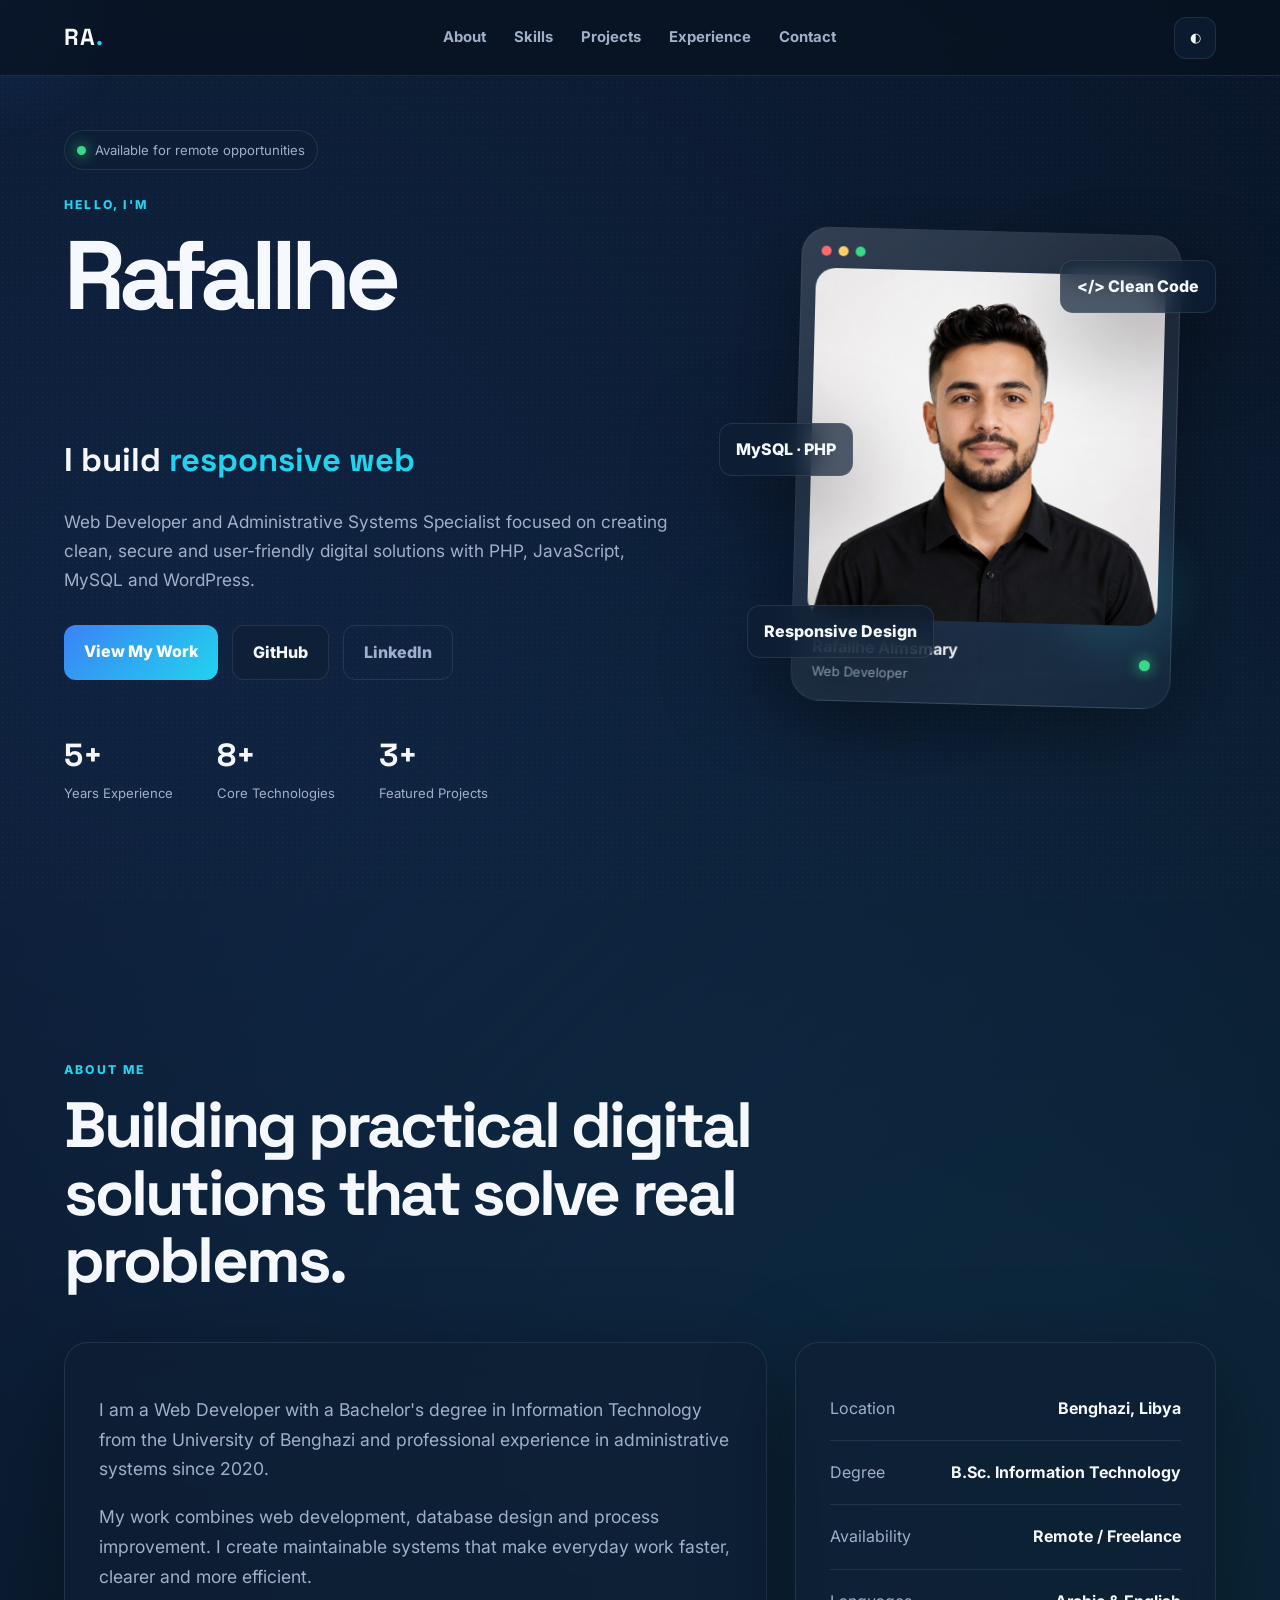
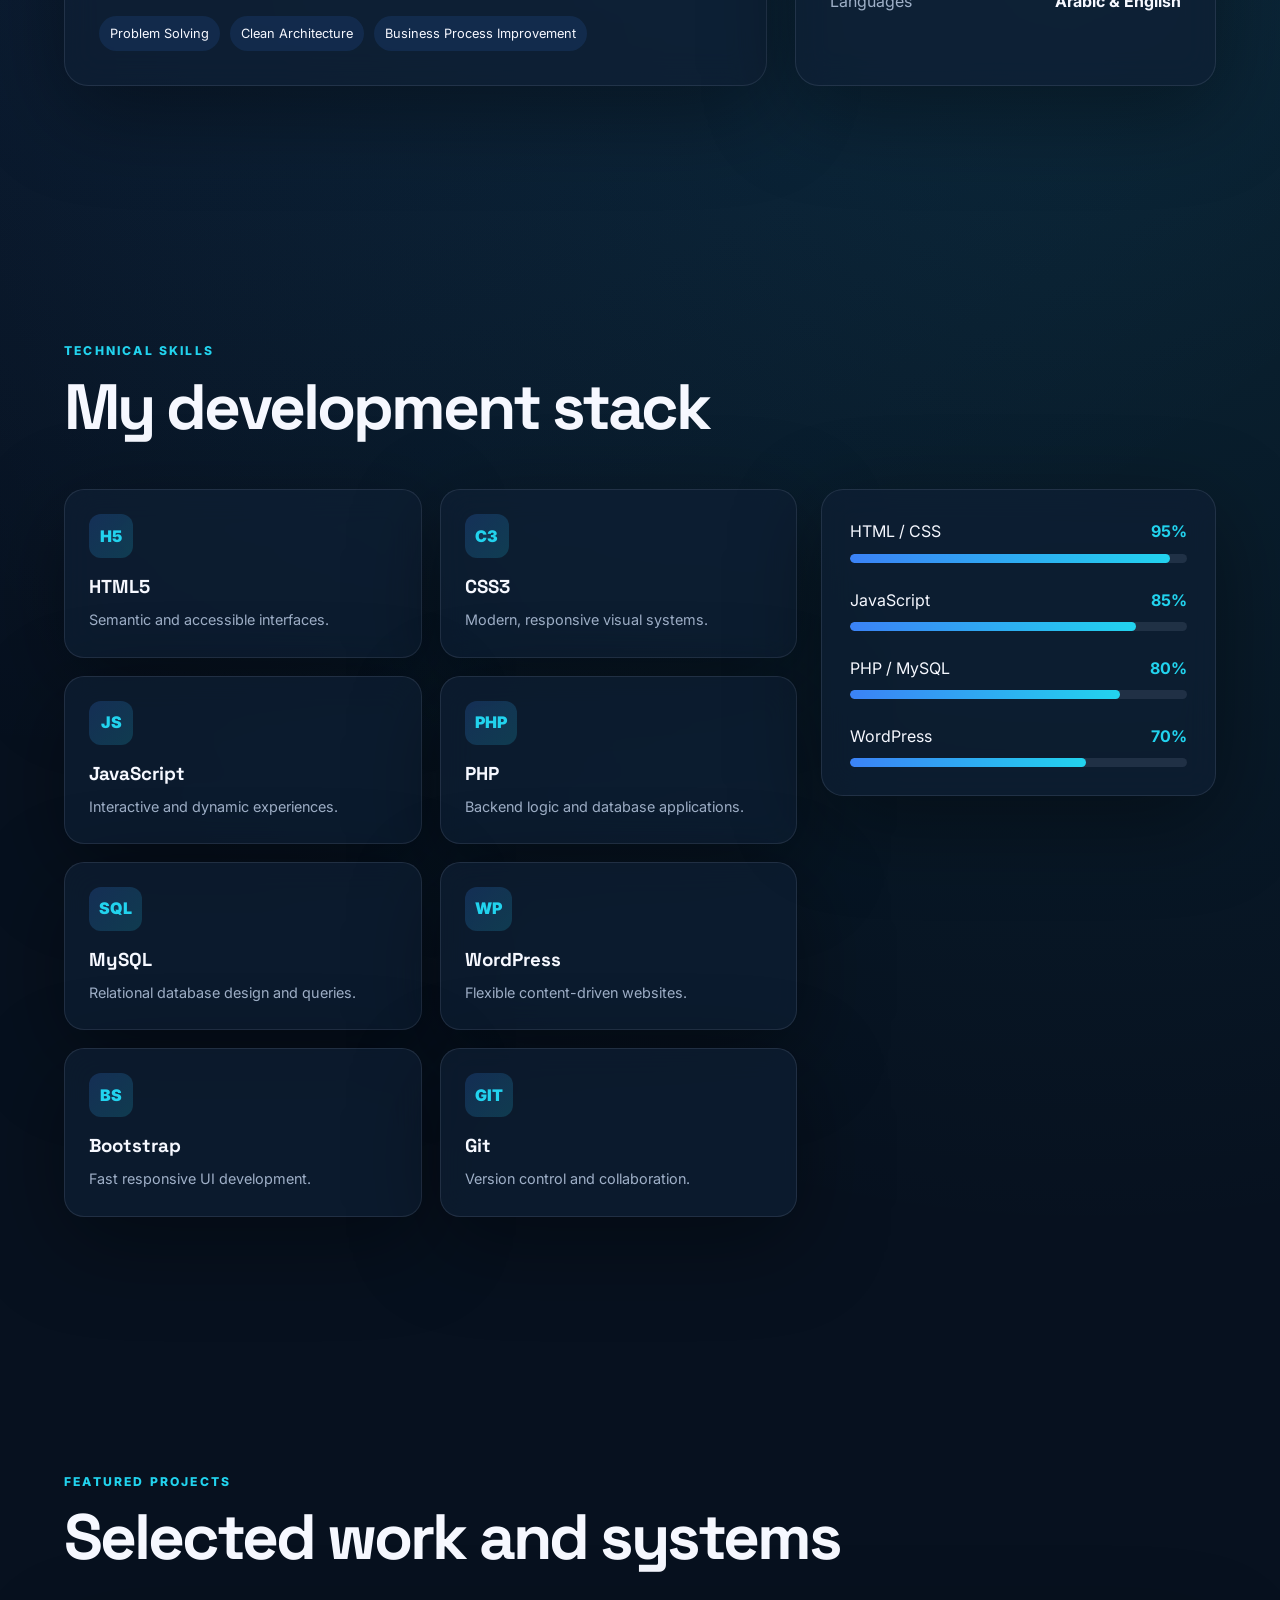
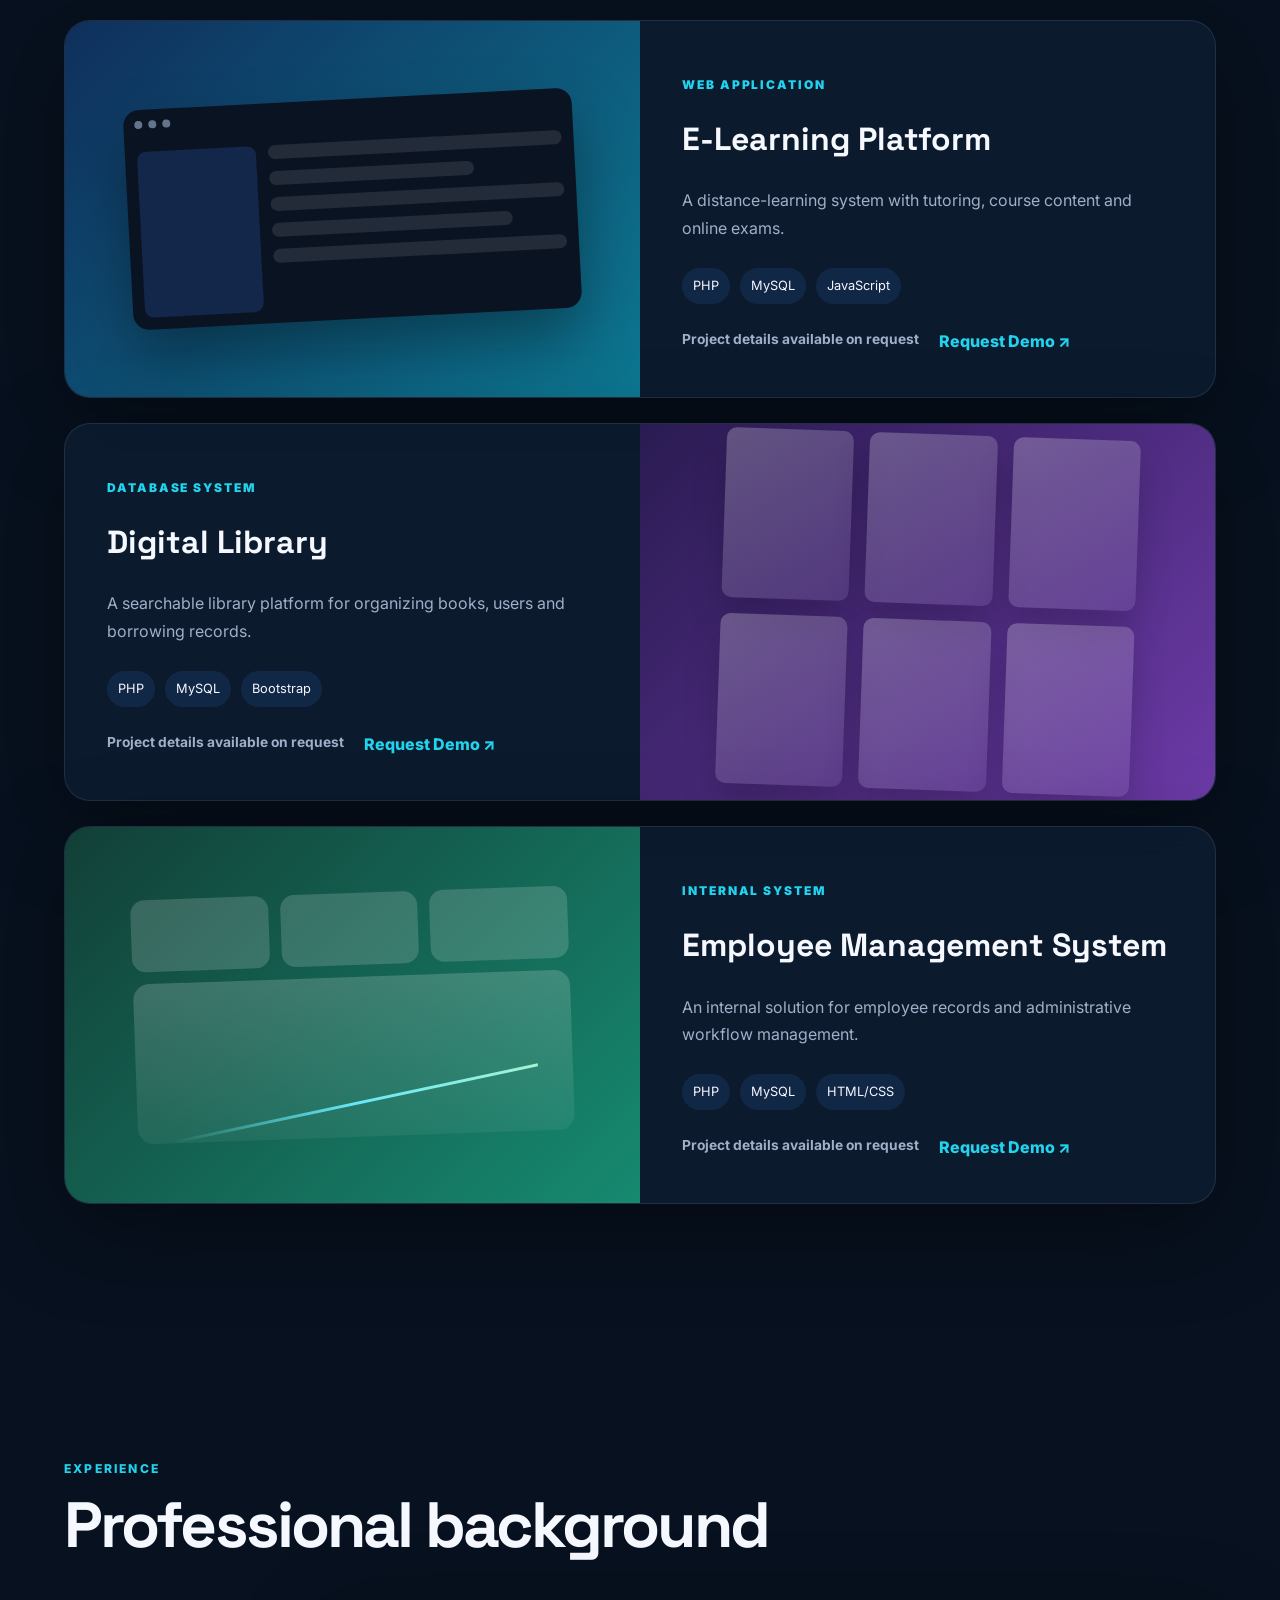
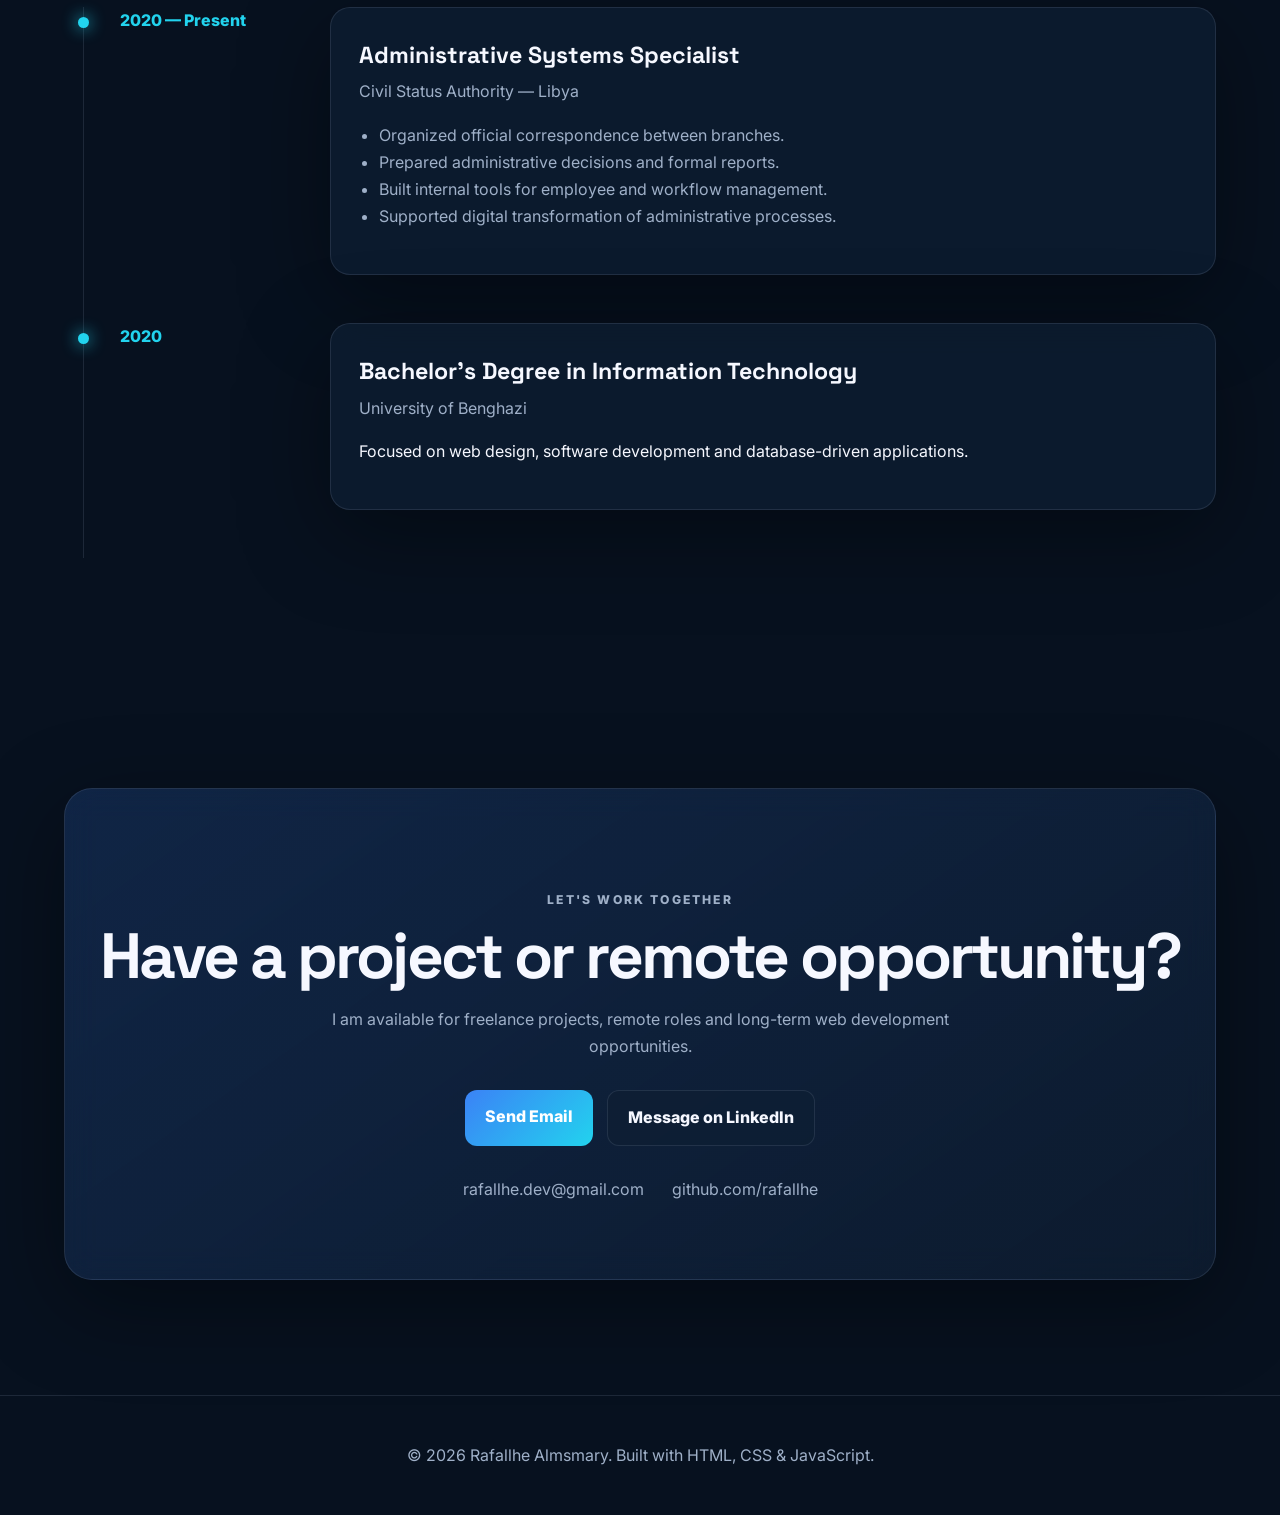
==== commit 7c794cb0: "Add files via upload First Portfolio Website" ====
--- a/index.html
+++ b/index.html
@@ -5,6 +5,13 @@
   <meta name="viewport" content="width=device-width, initial-scale=1.0" />
   <meta name="description" content="Rafallhe Almsmary — Web Developer specializing in PHP, JavaScript, MySQL, WordPress and administrative systems." />
   <meta name="theme-color" content="#07111f" />
+  <meta name="author" content="Rafallhe Almsmary" />
+  <meta property="og:title" content="Rafallhe Almsmary | Web Developer" />
+  <meta property="og:description" content="Portfolio of Rafallhe Almsmary — PHP, JavaScript, MySQL and WordPress developer." />
+  <meta property="og:type" content="website" />
+  <meta property="og:url" content="https://rafallhe.github.io/" />
+  <meta property="og:image" content="https://rafallhe.github.io/assets/cover.png" />
+  <meta name="twitter:card" content="summary_large_image" />
   <title>Rafallhe Almsmary | Web Developer</title>
   <link rel="preconnect" href="https://fonts.googleapis.com">
   <link rel="preconnect" href="https://fonts.gstatic.com" crossorigin>
@@ -12,13 +19,15 @@
   <link rel="stylesheet" href="style.css" />
 </head>
 <body>
+  <a class="skip-link" href="#mainContent">Skip to content</a>
+  <div class="scroll-progress" id="scrollProgress"></div>
   <div class="cursor-glow" id="cursorGlow"></div>
   <div class="page-noise"></div>
 
   <header class="site-header">
     <a href="#home" class="logo" aria-label="Home">RA<span>.</span></a>
 
-    <nav id="nav">
+    <nav id="nav" aria-label="Primary navigation">
       <a href="#about">About</a>
       <a href="#skills">Skills</a>
       <a href="#projects">Projects</a>
@@ -32,7 +41,7 @@
     </div>
   </header>
 
-  <main>
+  <main id="mainContent">
     <section id="home" class="hero section">
       <div class="hero-copy reveal">
         <div class="availability"><span></span> Available for remote opportunities</div>
@@ -168,7 +177,7 @@
             <p>A distance-learning system with tutoring, course content and online exams.</p>
             <div class="tags"><span>PHP</span><span>MySQL</span><span>JavaScript</span></div>
             <div class="project-actions">
-              <a href="https://github.com/rafallhe" target="_blank" rel="noopener">GitHub ↗</a>
+              <span class="project-note">Project details available on request</span>
               <a href="#contact">Request Demo ↗</a>
             </div>
           </div>
@@ -184,7 +193,7 @@
             <p>A searchable library platform for organizing books, users and borrowing records.</p>
             <div class="tags"><span>PHP</span><span>MySQL</span><span>Bootstrap</span></div>
             <div class="project-actions">
-              <a href="https://github.com/rafallhe" target="_blank" rel="noopener">GitHub ↗</a>
+              <span class="project-note">Project details available on request</span>
               <a href="#contact">Request Demo ↗</a>
             </div>
           </div>
@@ -203,7 +212,7 @@
             <p>An internal solution for employee records and administrative workflow management.</p>
             <div class="tags"><span>PHP</span><span>MySQL</span><span>HTML/CSS</span></div>
             <div class="project-actions">
-              <a href="https://github.com/rafallhe" target="_blank" rel="noopener">GitHub ↗</a>
+              <span class="project-note">Project details available on request</span>
               <a href="#contact">Request Demo ↗</a>
             </div>
           </div>
@@ -250,7 +259,7 @@
         <p class="eyebrow">LET'S WORK TOGETHER</p>
         <h2>Have a project or remote opportunity?</h2>
         <p>
-          I am available for freelance projects, remote roles and web development opportunities.
+          I am available for freelance projects, remote roles and long-term web development opportunities.
         </p>
         <div class="contact-actions">
           <a class="btn primary magnetic" href="mailto:rafallhe.dev@gmail.com">Send Email</a>
@@ -264,6 +273,8 @@
     </section>
   </main>
 
+  <button id="backToTop" class="back-to-top" aria-label="Back to top">↑</button>
+
   <footer>
     <p>© <span id="year"></span> Rafallhe Almsmary. Built with HTML, CSS & JavaScript.</p>
   </footer>
--- a/style.css
+++ b/style.css
@@ -45,3 +45,44 @@
 @keyframes float{0%,100%{transform:translateY(0)}50%{transform:translateY(-14px)}}
 @media(max-width:980px){nav{display:none;position:absolute;top:76px;left:0;right:0;flex-direction:column;background:var(--bg-soft);padding:24px}nav.open{display:flex}.menu-btn{display:block}.hero,.about-grid,.skills-layout{grid-template-columns:1fr}.hero-copy{text-align:center}.hero-text{margin-inline:auto}.hero-actions,.hero-stats{justify-content:center}.proficiency{position:static}.project-card{grid-template-columns:1fr}.project-card:nth-child(even) .project-visual{order:0}.timeline-item{grid-template-columns:1fr;gap:10px}}
 @media(max-width:620px){.section{width:min(92%,1180px);padding:88px 0}.hero{padding-top:120px}.hero-stats{gap:18px;flex-wrap:wrap}.skills-grid{grid-template-columns:1fr}.project-content{padding:28px}.floating-card{font-size:.76rem}.database-card{left:-2%}.code-card{right:-2%}.contact-links{flex-direction:column;gap:8px}}
+
+
+/* Final polish */
+.skip-link{
+  position:fixed;left:16px;top:-60px;z-index:1000;padding:10px 14px;border-radius:10px;
+  background:var(--text);color:var(--bg);font-weight:800;transition:.2s
+}
+.skip-link:focus{top:16px}
+.scroll-progress{
+  position:fixed;top:0;left:0;height:3px;width:0;z-index:100;background:
+  linear-gradient(90deg,var(--accent),var(--accent2));box-shadow:0 0 14px var(--accent2)
+}
+nav a.active{color:var(--text)}
+nav a.active:after{width:100%}
+.project-note{font-size:.86rem;color:var(--muted);font-weight:700}
+.back-to-top{
+  position:fixed;right:22px;bottom:22px;width:46px;height:46px;border-radius:14px;border:1px solid var(--border);
+  background:var(--panel);color:var(--text);font-size:1.25rem;cursor:pointer;backdrop-filter:blur(14px);
+  box-shadow:var(--shadow);opacity:0;visibility:hidden;transform:translateY(12px);transition:.25s;z-index:40
+}
+.back-to-top.show{opacity:1;visibility:visible;transform:none}
+.back-to-top:hover{transform:translateY(-3px)}
+::selection{background:rgba(34,211,238,.28);color:var(--text)}
+a:focus-visible,button:focus-visible{outline:3px solid rgba(34,211,238,.55);outline-offset:3px}
+.profile-shell img{filter:saturate(.94) contrast(1.02)}
+.project-card{transition:transform .3s ease,border-color .3s ease}
+.project-card:hover{transform:translateY(-6px);border-color:rgba(34,211,238,.38)}
+.site-header.scrolled{box-shadow:0 10px 35px rgba(0,0,0,.16)}
+@media (prefers-reduced-motion: reduce){
+  html{scroll-behavior:auto}
+  *,*::before,*::after{animation-duration:.01ms!important;animation-iteration-count:1!important;transition-duration:.01ms!important}
+  .cursor-glow{display:none}
+}
+@media(max-width:620px){
+  h1{font-size:clamp(3.1rem,17vw,4.6rem)}
+  .hero h2{min-height:3.4em}
+  .hero-visual{min-height:470px}
+  .profile-shell{width:min(330px,86vw)}
+  .project-visual{min-height:280px}
+  .back-to-top{right:14px;bottom:14px}
+}
